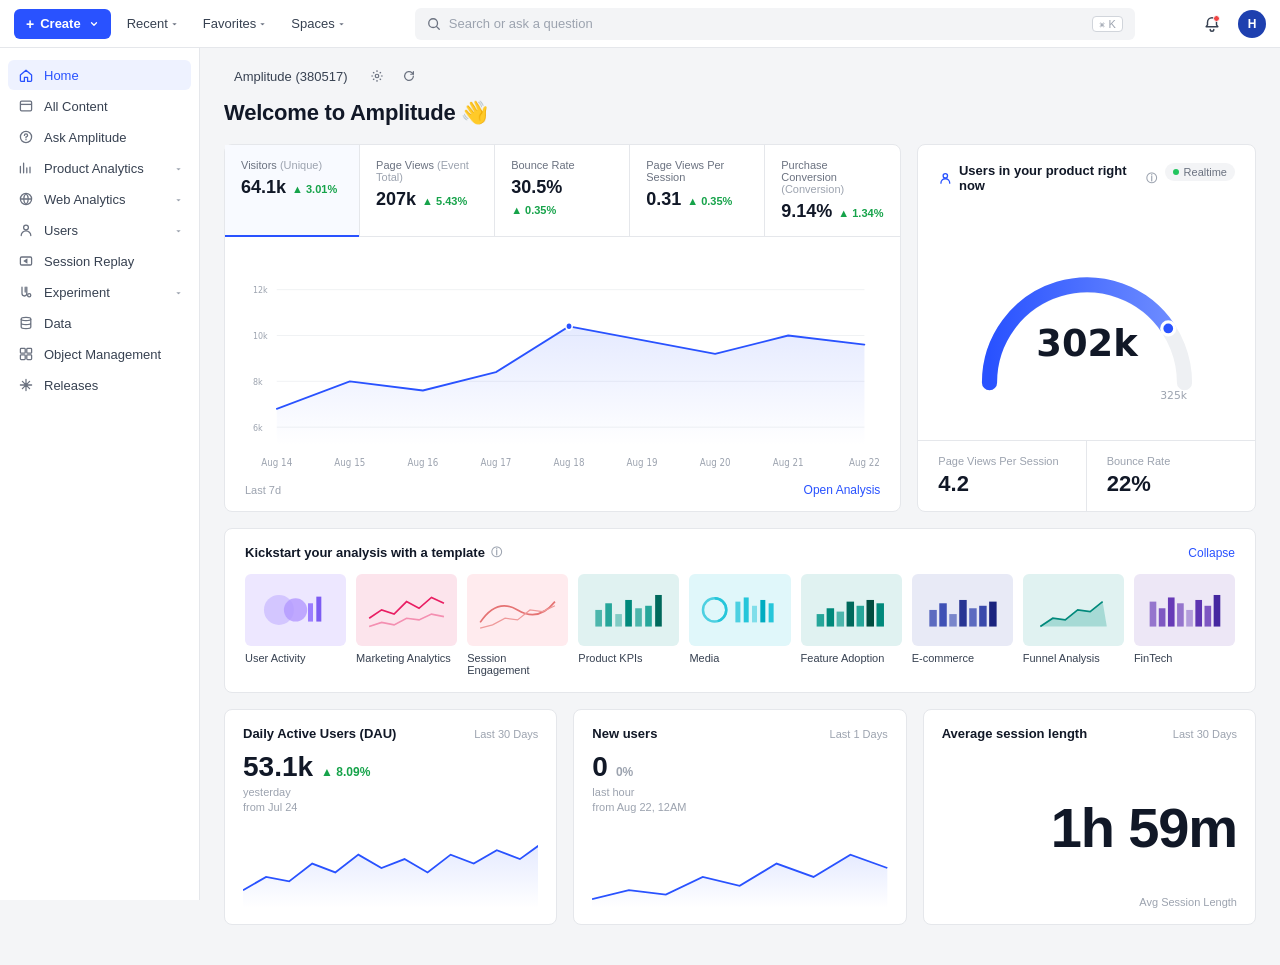
==== index.html @ 32419eba "feat: initial Amplitude-style dashboard frontend Static HTML/CSS dashboard mockup with sidebar nav, " ====
<!DOCTYPE html>
<html lang="ko">
<head>
<meta charset="UTF-8" />
<meta name="viewport" content="width=device-width, initial-scale=1.0" />
<title>Amplitude — Home</title>
<link rel="stylesheet" href="styles.css" />
</head>
<body>
  <!-- ============ TOP HEADER ============ -->
  <header class="top-header">
    <div class="header-left">
      <button class="btn-create">
        <span class="plus">+</span> Create
        <svg class="caret" viewBox="0 0 12 12" width="10" height="10"><path d="M3 4.5l3 3 3-3" stroke="white" stroke-width="1.5" fill="none" stroke-linecap="round" stroke-linejoin="round"/></svg>
      </button>
      <button class="header-menu">Recent <span class="caret-dark">▾</span></button>
      <button class="header-menu">Favorites <span class="caret-dark">▾</span></button>
      <button class="header-menu">Spaces <span class="caret-dark">▾</span></button>
    </div>

    <div class="header-search">
      <svg class="search-icon" viewBox="0 0 16 16" width="14" height="14"><circle cx="7" cy="7" r="5" fill="none" stroke="#6b7280" stroke-width="1.5"/><path d="M11 11l3 3" stroke="#6b7280" stroke-width="1.5" stroke-linecap="round"/></svg>
      <input type="text" placeholder="Search or ask a question" />
      <span class="search-shortcut">⌘ K</span>
    </div>

    <div class="header-right">
      <button class="icon-btn">
        <svg viewBox="0 0 20 20" width="18" height="18" fill="none" stroke="#374151" stroke-width="1.6"><path d="M10 3a5 5 0 015 5v3l1.5 2H3.5L5 11V8a5 5 0 015-5z" stroke-linejoin="round"/><path d="M8 16a2 2 0 004 0" stroke-linecap="round"/></svg>
        <span class="badge-dot"></span>
      </button>
      <div class="avatar">H</div>
    </div>
  </header>

  <div class="app-shell">
    <!-- ============ SIDEBAR ============ -->
    <aside class="sidebar">
      <nav class="side-nav">
        <a href="#" class="nav-item active">
          <svg viewBox="0 0 20 20" width="16" height="16" fill="none" stroke="currentColor" stroke-width="1.6"><path d="M3 10l7-6 7 6v7a1 1 0 01-1 1h-4v-5H8v5H4a1 1 0 01-1-1v-7z" stroke-linejoin="round"/></svg>
          Home
        </a>
        <a href="#" class="nav-item">
          <svg viewBox="0 0 20 20" width="16" height="16" fill="none" stroke="currentColor" stroke-width="1.6"><rect x="3" y="4" width="14" height="12" rx="1.5"/><path d="M3 8h14"/></svg>
          All Content
        </a>
        <a href="#" class="nav-item">
          <svg viewBox="0 0 20 20" width="16" height="16" fill="none" stroke="currentColor" stroke-width="1.6"><circle cx="10" cy="10" r="7"/><path d="M8 8a2 2 0 114 0c0 1-1 1.5-2 2v1m0 2v.5" stroke-linecap="round"/></svg>
          Ask Amplitude
        </a>

        <a href="#" class="nav-item">
          <svg viewBox="0 0 20 20" width="16" height="16" fill="none" stroke="currentColor" stroke-width="1.6"><path d="M3 16V8m4 8V4m4 12v-6m4 6V9" stroke-linecap="round"/></svg>
          Product Analytics
          <span class="chev">▾</span>
        </a>
        <a href="#" class="nav-item">
          <svg viewBox="0 0 20 20" width="16" height="16" fill="none" stroke="currentColor" stroke-width="1.6"><circle cx="10" cy="10" r="7"/><path d="M3 10h14M10 3a10 10 0 010 14M10 3a10 10 0 000 14"/></svg>
          Web Analytics
          <span class="chev">▾</span>
        </a>
        <a href="#" class="nav-item">
          <svg viewBox="0 0 20 20" width="16" height="16" fill="none" stroke="currentColor" stroke-width="1.6"><circle cx="10" cy="7" r="3"/><path d="M4 17a6 6 0 0112 0" stroke-linecap="round"/></svg>
          Users
          <span class="chev">▾</span>
        </a>
        <a href="#" class="nav-item">
          <svg viewBox="0 0 20 20" width="16" height="16" fill="none" stroke="currentColor" stroke-width="1.6"><rect x="3" y="5" width="14" height="10" rx="1.5"/><path d="M8 10l3-2v4l-3-2z" fill="currentColor"/></svg>
          Session Replay
        </a>
        <a href="#" class="nav-item">
          <svg viewBox="0 0 20 20" width="16" height="16" fill="none" stroke="currentColor" stroke-width="1.6"><path d="M5 4v8a3 3 0 006 0V4M9 4v6" stroke-linecap="round"/><circle cx="14" cy="14" r="2"/></svg>
          Experiment
          <span class="chev">▾</span>
        </a>

        <a href="#" class="nav-item">
          <svg viewBox="0 0 20 20" width="16" height="16" fill="none" stroke="currentColor" stroke-width="1.6"><ellipse cx="10" cy="5" rx="6" ry="2"/><path d="M4 5v10c0 1.1 2.7 2 6 2s6-.9 6-2V5M4 10c0 1.1 2.7 2 6 2s6-.9 6-2"/></svg>
          Data
        </a>
        <a href="#" class="nav-item">
          <svg viewBox="0 0 20 20" width="16" height="16" fill="none" stroke="currentColor" stroke-width="1.6"><rect x="3" y="3" width="6" height="6" rx="1"/><rect x="11" y="3" width="6" height="6" rx="1"/><rect x="3" y="11" width="6" height="6" rx="1"/><rect x="11" y="11" width="6" height="6" rx="1"/></svg>
          Object Management
        </a>
        <a href="#" class="nav-item">
          <svg viewBox="0 0 20 20" width="16" height="16" fill="none" stroke="currentColor" stroke-width="1.6"><path d="M10 3v14M3 10h14M5.5 5.5l9 9M14.5 5.5l-9 9" stroke-linecap="round"/></svg>
          Releases
        </a>
      </nav>
    </aside>

    <!-- ============ MAIN CONTENT ============ -->
    <main class="main">
      <div class="project-tab">
        <span class="tab-pill">Amplitude (380517)</span>
        <button class="tab-icon" title="Settings">
          <svg viewBox="0 0 16 16" width="14" height="14" fill="none" stroke="#6b7280" stroke-width="1.4"><circle cx="8" cy="8" r="2"/><path d="M8 1.5v2M8 12.5v2M1.5 8h2M12.5 8h2M3.5 3.5l1.4 1.4M11.1 11.1l1.4 1.4M3.5 12.5l1.4-1.4M11.1 4.9l1.4-1.4"/></svg>
        </button>
        <button class="tab-icon" title="Refresh">
          <svg viewBox="0 0 16 16" width="14" height="14" fill="none" stroke="#6b7280" stroke-width="1.4"><path d="M13 8a5 5 0 11-1.5-3.5L13 6M13 3v3h-3" stroke-linecap="round" stroke-linejoin="round"/></svg>
        </button>
      </div>

      <h1 class="page-title">Welcome to Amplitude <span class="wave">👋</span></h1>

      <!-- Top section: stats+chart card and gauge card -->
      <section class="top-grid">
        <!-- LEFT: Stat tiles + line chart -->
        <article class="card stat-chart-card">
          <div class="stat-tiles">
            <div class="stat-tile active">
              <div class="stat-label">Visitors <span class="muted-sm">(Unique)</span></div>
              <div class="stat-value">64.1k <span class="delta-up">▲ 3.01%</span></div>
            </div>
            <div class="stat-tile">
              <div class="stat-label">Page Views <span class="muted-sm">(Event Total)</span></div>
              <div class="stat-value">207k <span class="delta-up">▲ 5.43%</span></div>
            </div>
            <div class="stat-tile">
              <div class="stat-label">Bounce Rate</div>
              <div class="stat-value">30.5% <span class="delta-up">▲ 0.35%</span></div>
            </div>
            <div class="stat-tile">
              <div class="stat-label">Page Views Per Session</div>
              <div class="stat-value">0.31 <span class="delta-up">▲ 0.35%</span></div>
            </div>
            <div class="stat-tile">
              <div class="stat-label">Purchase Conversion <span class="muted-sm">(Conversion)</span></div>
              <div class="stat-value">9.14% <span class="delta-up">▲ 1.34%</span></div>
            </div>
          </div>

          <div class="chart-wrap">
            <svg viewBox="0 0 800 240" preserveAspectRatio="none" class="line-chart">
              <!-- gridlines -->
              <g stroke="#eef0f3" stroke-width="1">
                <line x1="40" y1="40"  x2="780" y2="40" />
                <line x1="40" y1="90"  x2="780" y2="90" />
                <line x1="40" y1="140" x2="780" y2="140" />
                <line x1="40" y1="190" x2="780" y2="190" />
              </g>
              <!-- y axis labels -->
              <g fill="#9ca3af" font-size="10" font-family="Inter, system-ui, sans-serif">
                <text x="10" y="44">12k</text>
                <text x="10" y="94">10k</text>
                <text x="10" y="144">8k</text>
                <text x="10" y="194">6k</text>
              </g>
              <!-- area fill -->
              <path d="M40,170 L132,140 L224,150 L316,130 L408,80 L500,95 L592,110 L684,90 L780,100 L780,210 L40,210 Z"
                    fill="url(#areaGrad)" opacity="0.35"/>
              <!-- line -->
              <path d="M40,170 L132,140 L224,150 L316,130 L408,80 L500,95 L592,110 L684,90 L780,100"
                    fill="none" stroke="#2952ff" stroke-width="2" stroke-linecap="round" stroke-linejoin="round"/>
              <!-- dot -->
              <circle cx="408" cy="80" r="4" fill="#2952ff" stroke="white" stroke-width="2"/>
              <!-- x labels -->
              <g fill="#9ca3af" font-size="11" font-family="Inter, system-ui, sans-serif" text-anchor="middle">
                <text x="40"  y="232">Aug 14</text>
                <text x="132" y="232">Aug 15</text>
                <text x="224" y="232">Aug 16</text>
                <text x="316" y="232">Aug 17</text>
                <text x="408" y="232">Aug 18</text>
                <text x="500" y="232">Aug 19</text>
                <text x="592" y="232">Aug 20</text>
                <text x="684" y="232">Aug 21</text>
                <text x="780" y="232">Aug 22</text>
              </g>
              <defs>
                <linearGradient id="areaGrad" x1="0" y1="0" x2="0" y2="1">
                  <stop offset="0%" stop-color="#2952ff" stop-opacity="0.35"/>
                  <stop offset="100%" stop-color="#2952ff" stop-opacity="0"/>
                </linearGradient>
              </defs>
            </svg>
          </div>

          <div class="card-foot">
            <span class="muted-sm">Last 7d</span>
            <a href="#" class="link">Open Analysis</a>
          </div>
        </article>

        <!-- RIGHT: Realtime users gauge -->
        <article class="card gauge-card">
          <div class="gauge-head">
            <h3 class="gauge-title">
              <svg viewBox="0 0 20 20" width="16" height="16" fill="none" stroke="#2952ff" stroke-width="1.8"><circle cx="10" cy="7" r="3"/><path d="M4 17a6 6 0 0112 0" stroke-linecap="round"/></svg>
              Users in your product right now
              <span class="info">ⓘ</span>
            </h3>
            <div class="realtime-pill"><span class="pulse"></span> Realtime</div>
          </div>

          <div class="gauge-wrap">
            <svg viewBox="0 0 240 160" class="gauge">
              <defs>
                <linearGradient id="gaugeGrad" x1="0" y1="0" x2="1" y2="0">
                  <stop offset="0%" stop-color="#2952ff"/>
                  <stop offset="100%" stop-color="#6c8bff"/>
                </linearGradient>
              </defs>
              <!-- background arc -->
              <path d="M30,140 A90,90 0 0 1 210,140" fill="none" stroke="#eef0f3" stroke-width="14" stroke-linecap="round"/>
              <!-- value arc (75%) -->
              <path d="M30,140 A90,90 0 0 1 195,90" fill="none" stroke="url(#gaugeGrad)" stroke-width="14" stroke-linecap="round"/>
              <!-- needle dot -->
              <circle cx="195" cy="90" r="6" fill="#2952ff" stroke="white" stroke-width="3"/>
              <!-- numbers -->
              <text x="120" y="115" text-anchor="middle" font-family="Inter, system-ui, sans-serif" font-size="34" font-weight="700" fill="#111827">302k</text>
              <text x="200" y="155" text-anchor="middle" font-family="Inter, system-ui, sans-serif" font-size="10" fill="#9ca3af">325k</text>
            </svg>
          </div>

          <div class="gauge-stats">
            <div class="gauge-stat">
              <div class="muted-sm">Page Views Per Session</div>
              <div class="big-num">4.2</div>
            </div>
            <div class="gauge-stat">
              <div class="muted-sm">Bounce Rate</div>
              <div class="big-num">22%</div>
            </div>
          </div>
        </article>
      </section>

      <!-- Templates row -->
      <section class="card templates-card">
        <div class="templates-head">
          <h2 class="section-title">Kickstart your analysis with a template <span class="info">ⓘ</span></h2>
          <a href="#" class="link">Collapse</a>
        </div>
        <div class="templates-row">
          <div class="template" data-color="purple">
            <div class="thumb thumb-purple">
              <svg viewBox="0 0 100 60" width="100%"><circle cx="30" cy="30" r="18" fill="#c7b8ff" opacity="0.7"/><circle cx="50" cy="30" r="14" fill="#b399ff" opacity="0.8"/><rect x="65" y="22" width="6" height="22" fill="#9b7dff"/><rect x="75" y="14" width="6" height="30" fill="#7d5cf2"/></svg>
            </div>
            <div class="template-name">User Activity</div>
          </div>
          <div class="template">
            <div class="thumb thumb-pink">
              <svg viewBox="0 0 100 60" width="100%"><polyline points="5,40 20,30 35,35 50,20 65,28 80,15 95,22" fill="none" stroke="#e91e63" stroke-width="2"/><polyline points="5,50 20,45 35,48 50,40 65,42 80,35 95,38" fill="none" stroke="#f48fb1" stroke-width="2"/></svg>
            </div>
            <div class="template-name">Marketing Analytics</div>
          </div>
          <div class="template">
            <div class="thumb thumb-pink-light">
              <svg viewBox="0 0 100 60" width="100%"><path d="M5,45 Q25,15 50,30 T95,20" fill="none" stroke="#e57373" stroke-width="2"/><path d="M5,52 L20,48 L35,40 L50,42 L65,30 L80,32 L95,25" fill="none" stroke="#ef9a9a" stroke-width="1.5"/></svg>
            </div>
            <div class="template-name">Session Engagement</div>
          </div>
          <div class="template">
            <div class="thumb thumb-teal">
              <svg viewBox="0 0 100 60" width="100%"><rect x="10" y="30" width="8" height="20" fill="#4db6ac"/><rect x="22" y="22" width="8" height="28" fill="#26a69a"/><rect x="34" y="35" width="8" height="15" fill="#80cbc4"/><rect x="46" y="18" width="8" height="32" fill="#00897b"/><rect x="58" y="28" width="8" height="22" fill="#4db6ac"/><rect x="70" y="25" width="8" height="25" fill="#26a69a"/><rect x="82" y="12" width="8" height="38" fill="#00695c"/></svg>
            </div>
            <div class="template-name">Product KPIs</div>
          </div>
          <div class="template">
            <div class="thumb thumb-mint">
              <svg viewBox="0 0 100 60" width="100%"><circle cx="20" cy="30" r="14" fill="none" stroke="#4dd0e1" stroke-width="3"/><circle cx="20" cy="30" r="14" fill="none" stroke="#26c6da" stroke-width="3" stroke-dasharray="40 100" transform="rotate(-90 20 30)"/><rect x="45" y="20" width="6" height="25" fill="#4dd0e1"/><rect x="55" y="15" width="6" height="30" fill="#26c6da"/><rect x="65" y="25" width="6" height="20" fill="#80deea"/><rect x="75" y="18" width="6" height="27" fill="#00acc1"/><rect x="85" y="22" width="6" height="23" fill="#26c6da"/></svg>
            </div>
            <div class="template-name">Media</div>
          </div>
          <div class="template">
            <div class="thumb thumb-teal2">
              <svg viewBox="0 0 100 60" width="100%"><rect x="8" y="35" width="9" height="15" fill="#26a69a"/><rect x="20" y="28" width="9" height="22" fill="#00897b"/><rect x="32" y="32" width="9" height="18" fill="#4db6ac"/><rect x="44" y="20" width="9" height="30" fill="#00695c"/><rect x="56" y="25" width="9" height="25" fill="#26a69a"/><rect x="68" y="18" width="9" height="32" fill="#004d40"/><rect x="80" y="22" width="9" height="28" fill="#00897b"/></svg>
            </div>
            <div class="template-name">Feature Adoption</div>
          </div>
          <div class="template">
            <div class="thumb thumb-blue">
              <svg viewBox="0 0 100 60" width="100%"><rect x="10" y="30" width="9" height="20" fill="#5c6bc0"/><rect x="22" y="22" width="9" height="28" fill="#3f51b5"/><rect x="34" y="35" width="9" height="15" fill="#7986cb"/><rect x="46" y="18" width="9" height="32" fill="#283593"/><rect x="58" y="28" width="9" height="22" fill="#5c6bc0"/><rect x="70" y="25" width="9" height="25" fill="#3949ab"/><rect x="82" y="20" width="9" height="30" fill="#1a237e"/></svg>
            </div>
            <div class="template-name">E-commerce</div>
          </div>
          <div class="template">
            <div class="thumb thumb-mint2">
              <svg viewBox="0 0 100 60" width="100%"><polygon points="10,50 25,40 40,42 55,30 70,32 85,20 90,50" fill="#80cbc4" opacity="0.6"/><polyline points="10,50 25,40 40,42 55,30 70,32 85,20" fill="none" stroke="#00897b" stroke-width="2"/></svg>
            </div>
            <div class="template-name">Funnel Analysis</div>
          </div>
          <div class="template">
            <div class="thumb thumb-purple2">
              <svg viewBox="0 0 100 60" width="100%"><rect x="8" y="20" width="8" height="30" fill="#9575cd"/><rect x="19" y="28" width="8" height="22" fill="#7e57c2"/><rect x="30" y="15" width="8" height="35" fill="#673ab7"/><rect x="41" y="22" width="8" height="28" fill="#9575cd"/><rect x="52" y="30" width="8" height="20" fill="#b39ddb"/><rect x="63" y="18" width="8" height="32" fill="#5e35b1"/><rect x="74" y="25" width="8" height="25" fill="#7e57c2"/><rect x="85" y="12" width="8" height="38" fill="#4527a0"/></svg>
            </div>
            <div class="template-name">FinTech</div>
          </div>
        </div>
      </section>

      <!-- Bottom row: 3 cards -->
      <section class="bottom-grid">
        <article class="card metric-card">
          <div class="metric-head">
            <h3 class="metric-title">Daily Active Users (DAU)</h3>
            <span class="muted-sm">Last 30 Days</span>
          </div>
          <div class="metric-num">53.1k <span class="delta-up small">▲ 8.09%</span></div>
          <div class="muted-sm metric-sub">yesterday<br/>from Jul 24</div>
          <svg viewBox="0 0 320 90" preserveAspectRatio="none" class="mini-chart">
            <path d="M0,70 L25,55 L50,60 L75,40 L100,50 L125,30 L150,45 L175,35 L200,50 L225,30 L250,40 L275,25 L300,35 L320,20 L320,90 L0,90 Z" fill="url(#g1)" opacity="0.3"/>
            <path d="M0,70 L25,55 L50,60 L75,40 L100,50 L125,30 L150,45 L175,35 L200,50 L225,30 L250,40 L275,25 L300,35 L320,20" fill="none" stroke="#2952ff" stroke-width="2"/>
            <defs><linearGradient id="g1" x1="0" y1="0" x2="0" y2="1"><stop offset="0%" stop-color="#2952ff" stop-opacity="0.4"/><stop offset="100%" stop-color="#2952ff" stop-opacity="0"/></linearGradient></defs>
          </svg>
        </article>

        <article class="card metric-card">
          <div class="metric-head">
            <h3 class="metric-title">New users</h3>
            <span class="muted-sm">Last 1 Days</span>
          </div>
          <div class="metric-num">0 <span class="delta-flat small">0%</span></div>
          <div class="muted-sm metric-sub">last hour<br/>from Aug 22, 12AM</div>
          <svg viewBox="0 0 320 90" preserveAspectRatio="none" class="mini-chart">
            <path d="M0,80 L40,70 L80,75 L120,55 L160,65 L200,40 L240,55 L280,30 L320,45 L320,90 L0,90 Z" fill="url(#g2)" opacity="0.3"/>
            <path d="M0,80 L40,70 L80,75 L120,55 L160,65 L200,40 L240,55 L280,30 L320,45" fill="none" stroke="#2952ff" stroke-width="2"/>
            <defs><linearGradient id="g2" x1="0" y1="0" x2="0" y2="1"><stop offset="0%" stop-color="#2952ff" stop-opacity="0.4"/><stop offset="100%" stop-color="#2952ff" stop-opacity="0"/></linearGradient></defs>
          </svg>
        </article>

        <article class="card metric-card session-card">
          <div class="metric-head">
            <h3 class="metric-title">Average session length</h3>
            <span class="muted-sm">Last 30 Days</span>
          </div>
          <div class="session-num">1h 59m</div>
          <div class="muted-sm session-sub">Avg Session Length</div>
        </article>
      </section>
    </main>
  </div>
</body>
</html>
---- styles.css ----
/* ========== RESET / BASE ========== */
* { box-sizing: border-box; margin: 0; padding: 0; }
html, body { height: 100%; }
body {
  font-family: 'Inter', -apple-system, BlinkMacSystemFont, 'Segoe UI', Roboto, 'Helvetica Neue', Arial, sans-serif;
  font-size: 13px;
  color: #1f2937;
  background: #f4f5f7;
  -webkit-font-smoothing: antialiased;
  -moz-osx-font-smoothing: grayscale;
}
a { color: inherit; text-decoration: none; }
button { font: inherit; cursor: pointer; border: none; background: none; }

/* ========== TOP HEADER ========== */
.top-header {
  height: 48px;
  background: #fff;
  border-bottom: 1px solid #e5e7eb;
  display: flex;
  align-items: center;
  padding: 0 14px;
  gap: 14px;
  position: sticky;
  top: 0;
  z-index: 50;
}
.header-left {
  display: flex;
  align-items: center;
  gap: 6px;
}
.btn-create {
  display: inline-flex;
  align-items: center;
  gap: 6px;
  background: #2952ff;
  color: white;
  font-weight: 600;
  font-size: 13px;
  padding: 6px 12px;
  border-radius: 6px;
  height: 30px;
}
.btn-create:hover { background: #1f43d9; }
.btn-create .plus { font-size: 14px; line-height: 1; }
.btn-create .caret { margin-left: 2px; }

.header-menu {
  color: #374151;
  font-size: 13px;
  padding: 6px 10px;
  border-radius: 6px;
  display: inline-flex;
  align-items: center;
  gap: 4px;
  height: 30px;
}
.header-menu:hover { background: #f3f4f6; }
.caret-dark { color: #6b7280; font-size: 10px; }

.header-search {
  flex: 1;
  max-width: 720px;
  margin: 0 auto;
  position: relative;
  display: flex;
  align-items: center;
  background: #f3f4f6;
  border-radius: 6px;
  padding: 0 12px;
  height: 32px;
}
.header-search:hover { background: #eceff3; }
.search-icon { flex-shrink: 0; }
.header-search input {
  flex: 1;
  border: none;
  background: transparent;
  outline: none;
  margin-left: 8px;
  font-size: 13px;
  color: #1f2937;
}
.header-search input::placeholder { color: #9ca3af; }
.search-shortcut {
  font-size: 11px;
  color: #9ca3af;
  border: 1px solid #d1d5db;
  padding: 1px 6px;
  border-radius: 4px;
  background: #fff;
}

.header-right {
  display: flex;
  align-items: center;
  gap: 10px;
}
.icon-btn {
  width: 32px;
  height: 32px;
  border-radius: 6px;
  display: inline-flex;
  align-items: center;
  justify-content: center;
  position: relative;
}
.icon-btn:hover { background: #f3f4f6; }
.badge-dot {
  position: absolute;
  top: 7px;
  right: 8px;
  width: 7px;
  height: 7px;
  border-radius: 50%;
  background: #ef4444;
  border: 1.5px solid #fff;
}
.avatar {
  width: 28px;
  height: 28px;
  border-radius: 50%;
  background: #1e40af;
  color: white;
  font-weight: 600;
  font-size: 12px;
  display: inline-flex;
  align-items: center;
  justify-content: center;
}

/* ========== APP SHELL ========== */
.app-shell {
  display: grid;
  grid-template-columns: 200px 1fr;
  min-height: calc(100vh - 48px);
}

/* ========== SIDEBAR ========== */
.sidebar {
  background: #fff;
  border-right: 1px solid #e5e7eb;
  padding: 12px 8px;
  position: sticky;
  top: 48px;
  align-self: start;
  height: calc(100vh - 48px);
  overflow-y: auto;
}
.side-nav { display: flex; flex-direction: column; gap: 1px; }
.nav-item {
  display: flex;
  align-items: center;
  gap: 10px;
  padding: 7px 10px;
  border-radius: 6px;
  color: #374151;
  font-size: 13px;
  font-weight: 500;
  position: relative;
}
.nav-item:hover { background: #f3f4f6; }
.nav-item.active {
  background: #eef2ff;
  color: #2952ff;
}
.nav-item.active svg { color: #2952ff; }
.nav-item svg { flex-shrink: 0; color: #6b7280; }
.nav-item .chev {
  margin-left: auto;
  color: #9ca3af;
  font-size: 10px;
}

/* ========== MAIN ========== */
.main {
  padding: 16px 24px 40px;
  max-width: 1400px;
  width: 100%;
}
.project-tab {
  display: inline-flex;
  align-items: center;
  gap: 8px;
  margin-bottom: 8px;
}
.tab-pill {
  font-size: 13px;
  color: #374151;
  padding: 4px 10px;
  background: transparent;
  font-weight: 500;
}
.tab-icon {
  width: 24px;
  height: 24px;
  display: inline-flex;
  align-items: center;
  justify-content: center;
  border-radius: 4px;
}
.tab-icon:hover { background: #e5e7eb; }

.page-title {
  font-size: 22px;
  font-weight: 700;
  color: #111827;
  margin: 4px 0 18px;
  letter-spacing: -0.01em;
}
.page-title .wave { display: inline-block; }

/* ========== CARDS ========== */
.card {
  background: #fff;
  border: 1px solid #e5e7eb;
  border-radius: 8px;
  padding: 18px 20px;
}

/* ========== TOP GRID (stats + gauge) ========== */
.top-grid {
  display: grid;
  grid-template-columns: minmax(0, 2fr) minmax(0, 1fr);
  gap: 16px;
  margin-bottom: 16px;
}

.stat-chart-card { padding: 0; display: flex; flex-direction: column; }

.stat-tiles {
  display: grid;
  grid-template-columns: repeat(5, 1fr);
  border-bottom: 1px solid #e5e7eb;
}
.stat-tile {
  padding: 14px 16px;
  border-right: 1px solid #e5e7eb;
  cursor: pointer;
  position: relative;
}
.stat-tile:last-child { border-right: none; }
.stat-tile.active::before {
  content: "";
  position: absolute;
  left: 0; right: 0; bottom: -1px;
  height: 2px;
  background: #2952ff;
}
.stat-tile.active { background: #f8faff; }
.stat-tile:hover { background: #f9fafb; }
.stat-label {
  font-size: 11px;
  color: #6b7280;
  margin-bottom: 6px;
  font-weight: 500;
}
.stat-value {
  font-size: 18px;
  font-weight: 700;
  color: #111827;
  display: flex;
  align-items: baseline;
  gap: 6px;
  flex-wrap: wrap;
}
.muted-sm { color: #9ca3af; font-size: 11px; font-weight: 400; }

.delta-up { color: #16a34a; font-size: 11px; font-weight: 600; }
.delta-down { color: #dc2626; font-size: 11px; font-weight: 600; }
.delta-flat { color: #9ca3af; font-size: 11px; font-weight: 600; }
.delta-up.small, .delta-down.small, .delta-flat.small { font-size: 12px; }

.chart-wrap { padding: 16px 20px 0; }
.line-chart { width: 100%; height: 220px; display: block; }

.card-foot {
  display: flex;
  justify-content: space-between;
  align-items: center;
  padding: 10px 20px 14px;
}
.link {
  color: #2952ff;
  font-size: 12px;
  font-weight: 500;
}
.link:hover { text-decoration: underline; }

/* ========== GAUGE CARD ========== */
.gauge-card { display: flex; flex-direction: column; }
.gauge-head {
  display: flex;
  justify-content: space-between;
  align-items: flex-start;
  gap: 8px;
  margin-bottom: 6px;
}
.gauge-title {
  font-size: 13px;
  font-weight: 600;
  color: #111827;
  display: inline-flex;
  align-items: center;
  gap: 6px;
}
.info { color: #9ca3af; font-size: 11px; }
.realtime-pill {
  display: inline-flex;
  align-items: center;
  gap: 5px;
  font-size: 11px;
  color: #6b7280;
  background: #f3f4f6;
  padding: 3px 8px;
  border-radius: 10px;
}
.pulse {
  width: 6px;
  height: 6px;
  border-radius: 50%;
  background: #22c55e;
  box-shadow: 0 0 0 0 rgba(34,197,94,0.6);
  animation: pulse 1.6s infinite;
}
@keyframes pulse {
  0%   { box-shadow: 0 0 0 0 rgba(34,197,94,0.6); }
  70%  { box-shadow: 0 0 0 6px rgba(34,197,94,0); }
  100% { box-shadow: 0 0 0 0 rgba(34,197,94,0); }
}

.gauge-wrap {
  flex: 1;
  display: flex;
  align-items: center;
  justify-content: center;
  padding: 4px 0 8px;
}
.gauge { width: 100%; max-width: 260px; height: auto; }

.gauge-stats {
  display: grid;
  grid-template-columns: 1fr 1fr;
  border-top: 1px solid #e5e7eb;
  margin: 0 -20px -18px;
}
.gauge-stat {
  padding: 14px 20px;
}
.gauge-stat:first-child { border-right: 1px solid #e5e7eb; }
.big-num {
  font-size: 22px;
  font-weight: 700;
  color: #111827;
  margin-top: 4px;
}

/* ========== TEMPLATES ========== */
.templates-card { margin-bottom: 16px; padding: 16px 20px; }
.templates-head {
  display: flex;
  justify-content: space-between;
  align-items: center;
  margin-bottom: 14px;
}
.section-title {
  font-size: 13px;
  font-weight: 600;
  color: #111827;
  display: inline-flex;
  align-items: center;
  gap: 6px;
}
.templates-row {
  display: grid;
  grid-template-columns: repeat(9, minmax(0, 1fr));
  gap: 10px;
}
.template { cursor: pointer; }
.thumb {
  border-radius: 6px;
  height: 72px;
  display: flex;
  align-items: center;
  justify-content: center;
  padding: 8px;
  margin-bottom: 6px;
  border: 1px solid transparent;
}
.template:hover .thumb { border-color: #c7d2fe; }
.thumb-purple    { background: #ede7ff; }
.thumb-pink      { background: #fce4ec; }
.thumb-pink-light{ background: #ffebee; }
.thumb-teal      { background: #e0f2f1; }
.thumb-mint      { background: #e0f7fa; }
.thumb-teal2     { background: #e0f2f1; }
.thumb-blue      { background: #e8eaf6; }
.thumb-mint2     { background: #e0f2f1; }
.thumb-purple2   { background: #ede7f6; }
.template-name {
  font-size: 11px;
  color: #374151;
  text-align: left;
  font-weight: 500;
}

/* ========== BOTTOM GRID ========== */
.bottom-grid {
  display: grid;
  grid-template-columns: repeat(3, minmax(0, 1fr));
  gap: 16px;
}
.metric-card { padding: 16px 18px; }
.metric-head {
  display: flex;
  justify-content: space-between;
  align-items: center;
  margin-bottom: 10px;
}
.metric-title {
  font-size: 13px;
  font-weight: 600;
  color: #111827;
}
.metric-num {
  font-size: 28px;
  font-weight: 700;
  color: #111827;
  display: flex;
  align-items: baseline;
  gap: 8px;
}
.metric-sub {
  margin-top: 2px;
  line-height: 1.4;
}
.mini-chart {
  width: 100%;
  height: 80px;
  margin-top: 12px;
  display: block;
}

.session-card {
  display: flex;
  flex-direction: column;
  justify-content: space-between;
}
.session-num {
  font-size: 56px;
  font-weight: 700;
  color: #111827;
  text-align: right;
  margin-top: 12px;
  letter-spacing: -0.02em;
}
.session-sub {
  text-align: right;
  margin-top: 4px;
}

/* ========== RESPONSIVE ========== */
@media (max-width: 1180px) {
  .top-grid { grid-template-columns: 1fr; }
  .templates-row { grid-template-columns: repeat(5, 1fr); }
  .bottom-grid { grid-template-columns: 1fr 1fr; }
}
@media (max-width: 760px) {
  .app-shell { grid-template-columns: 1fr; }
  .sidebar { display: none; }
  .stat-tiles { grid-template-columns: repeat(2, 1fr); }
  .stat-tile { border-bottom: 1px solid #e5e7eb; }
  .templates-row { grid-template-columns: repeat(2, 1fr); }
  .bottom-grid { grid-template-columns: 1fr; }
}
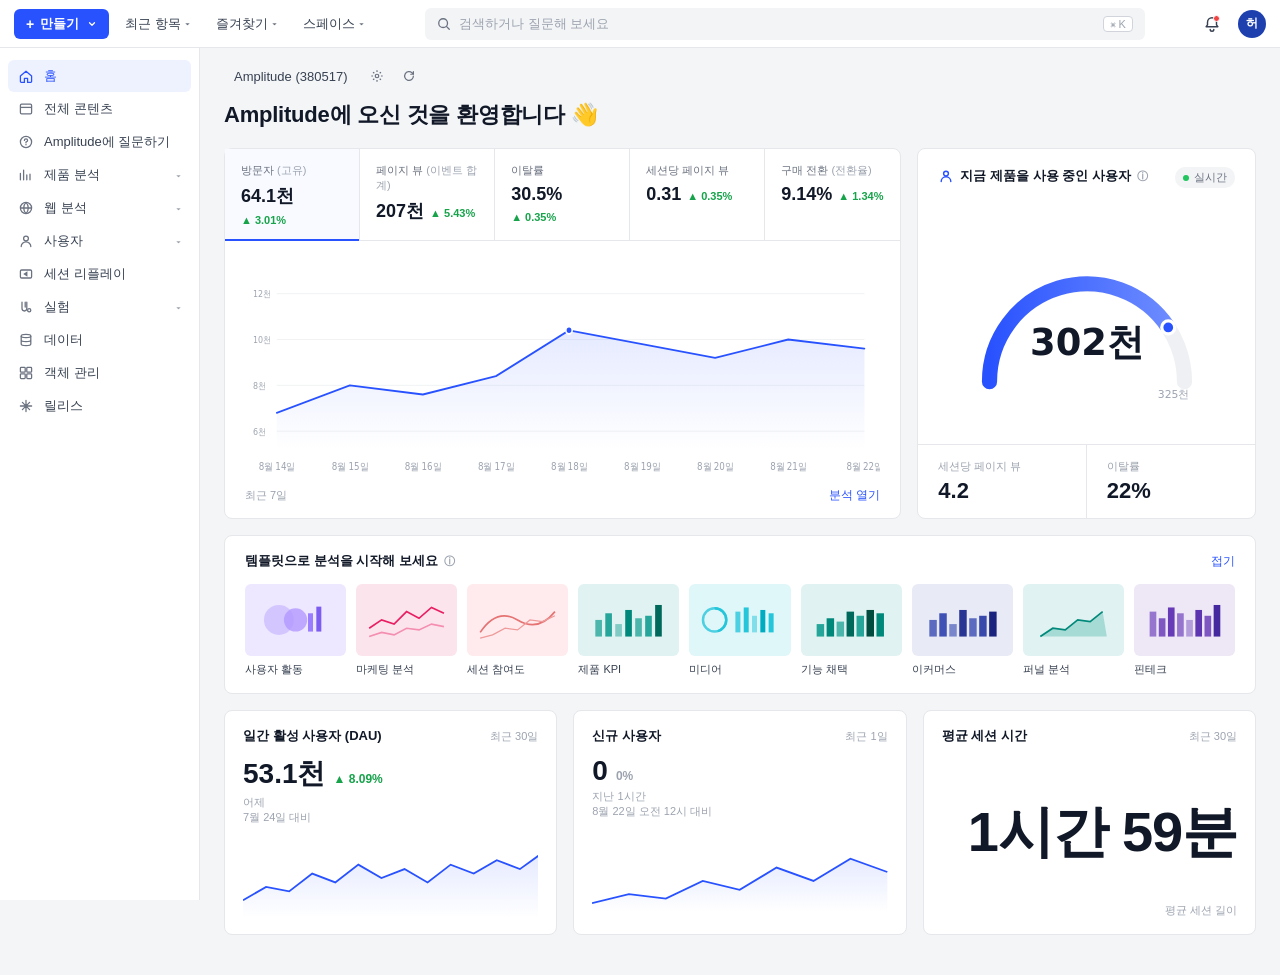
==== commit fe53e69c: "i18n: translate dashboard UI to Korean All visible labels (header, sidebar, KPI tiles, chart axes, g" ====
--- a/index.html
+++ b/index.html
@@ -3,7 +3,7 @@
 <head>
 <meta charset="UTF-8" />
 <meta name="viewport" content="width=device-width, initial-scale=1.0" />
-<title>Amplitude — Home</title>
+<title>Amplitude — 홈</title>
 <link rel="stylesheet" href="styles.css" />
 </head>
 <body>
@@ -11,17 +11,17 @@
   <header class="top-header">
     <div class="header-left">
       <button class="btn-create">
-        <span class="plus">+</span> Create
+        <span class="plus">+</span> 만들기
         <svg class="caret" viewBox="0 0 12 12" width="10" height="10"><path d="M3 4.5l3 3 3-3" stroke="white" stroke-width="1.5" fill="none" stroke-linecap="round" stroke-linejoin="round"/></svg>
       </button>
-      <button class="header-menu">Recent <span class="caret-dark">▾</span></button>
-      <button class="header-menu">Favorites <span class="caret-dark">▾</span></button>
-      <button class="header-menu">Spaces <span class="caret-dark">▾</span></button>
+      <button class="header-menu">최근 항목 <span class="caret-dark">▾</span></button>
+      <button class="header-menu">즐겨찾기 <span class="caret-dark">▾</span></button>
+      <button class="header-menu">스페이스 <span class="caret-dark">▾</span></button>
     </div>
 
     <div class="header-search">
       <svg class="search-icon" viewBox="0 0 16 16" width="14" height="14"><circle cx="7" cy="7" r="5" fill="none" stroke="#6b7280" stroke-width="1.5"/><path d="M11 11l3 3" stroke="#6b7280" stroke-width="1.5" stroke-linecap="round"/></svg>
-      <input type="text" placeholder="Search or ask a question" />
+      <input type="text" placeholder="검색하거나 질문해 보세요" />
       <span class="search-shortcut">⌘ K</span>
     </div>
 
@@ -30,7 +30,7 @@
         <svg viewBox="0 0 20 20" width="18" height="18" fill="none" stroke="#374151" stroke-width="1.6"><path d="M10 3a5 5 0 015 5v3l1.5 2H3.5L5 11V8a5 5 0 015-5z" stroke-linejoin="round"/><path d="M8 16a2 2 0 004 0" stroke-linecap="round"/></svg>
         <span class="badge-dot"></span>
       </button>
-      <div class="avatar">H</div>
+      <div class="avatar">허</div>
     </div>
   </header>
 
@@ -40,53 +40,53 @@
       <nav class="side-nav">
         <a href="#" class="nav-item active">
           <svg viewBox="0 0 20 20" width="16" height="16" fill="none" stroke="currentColor" stroke-width="1.6"><path d="M3 10l7-6 7 6v7a1 1 0 01-1 1h-4v-5H8v5H4a1 1 0 01-1-1v-7z" stroke-linejoin="round"/></svg>
-          Home
+          홈
         </a>
         <a href="#" class="nav-item">
           <svg viewBox="0 0 20 20" width="16" height="16" fill="none" stroke="currentColor" stroke-width="1.6"><rect x="3" y="4" width="14" height="12" rx="1.5"/><path d="M3 8h14"/></svg>
-          All Content
+          전체 콘텐츠
         </a>
         <a href="#" class="nav-item">
           <svg viewBox="0 0 20 20" width="16" height="16" fill="none" stroke="currentColor" stroke-width="1.6"><circle cx="10" cy="10" r="7"/><path d="M8 8a2 2 0 114 0c0 1-1 1.5-2 2v1m0 2v.5" stroke-linecap="round"/></svg>
-          Ask Amplitude
+          Amplitude에 질문하기
         </a>
 
         <a href="#" class="nav-item">
           <svg viewBox="0 0 20 20" width="16" height="16" fill="none" stroke="currentColor" stroke-width="1.6"><path d="M3 16V8m4 8V4m4 12v-6m4 6V9" stroke-linecap="round"/></svg>
-          Product Analytics
+          제품 분석
           <span class="chev">▾</span>
         </a>
         <a href="#" class="nav-item">
           <svg viewBox="0 0 20 20" width="16" height="16" fill="none" stroke="currentColor" stroke-width="1.6"><circle cx="10" cy="10" r="7"/><path d="M3 10h14M10 3a10 10 0 010 14M10 3a10 10 0 000 14"/></svg>
-          Web Analytics
+          웹 분석
           <span class="chev">▾</span>
         </a>
         <a href="#" class="nav-item">
           <svg viewBox="0 0 20 20" width="16" height="16" fill="none" stroke="currentColor" stroke-width="1.6"><circle cx="10" cy="7" r="3"/><path d="M4 17a6 6 0 0112 0" stroke-linecap="round"/></svg>
-          Users
+          사용자
           <span class="chev">▾</span>
         </a>
         <a href="#" class="nav-item">
           <svg viewBox="0 0 20 20" width="16" height="16" fill="none" stroke="currentColor" stroke-width="1.6"><rect x="3" y="5" width="14" height="10" rx="1.5"/><path d="M8 10l3-2v4l-3-2z" fill="currentColor"/></svg>
-          Session Replay
+          세션 리플레이
         </a>
         <a href="#" class="nav-item">
           <svg viewBox="0 0 20 20" width="16" height="16" fill="none" stroke="currentColor" stroke-width="1.6"><path d="M5 4v8a3 3 0 006 0V4M9 4v6" stroke-linecap="round"/><circle cx="14" cy="14" r="2"/></svg>
-          Experiment
+          실험
           <span class="chev">▾</span>
         </a>
 
         <a href="#" class="nav-item">
           <svg viewBox="0 0 20 20" width="16" height="16" fill="none" stroke="currentColor" stroke-width="1.6"><ellipse cx="10" cy="5" rx="6" ry="2"/><path d="M4 5v10c0 1.1 2.7 2 6 2s6-.9 6-2V5M4 10c0 1.1 2.7 2 6 2s6-.9 6-2"/></svg>
-          Data
+          데이터
         </a>
         <a href="#" class="nav-item">
           <svg viewBox="0 0 20 20" width="16" height="16" fill="none" stroke="currentColor" stroke-width="1.6"><rect x="3" y="3" width="6" height="6" rx="1"/><rect x="11" y="3" width="6" height="6" rx="1"/><rect x="3" y="11" width="6" height="6" rx="1"/><rect x="11" y="11" width="6" height="6" rx="1"/></svg>
-          Object Management
+          객체 관리
         </a>
         <a href="#" class="nav-item">
           <svg viewBox="0 0 20 20" width="16" height="16" fill="none" stroke="currentColor" stroke-width="1.6"><path d="M10 3v14M3 10h14M5.5 5.5l9 9M14.5 5.5l-9 9" stroke-linecap="round"/></svg>
-          Releases
+          릴리스
         </a>
       </nav>
     </aside>
@@ -95,15 +95,15 @@
     <main class="main">
       <div class="project-tab">
         <span class="tab-pill">Amplitude (380517)</span>
-        <button class="tab-icon" title="Settings">
+        <button class="tab-icon" title="설정">
           <svg viewBox="0 0 16 16" width="14" height="14" fill="none" stroke="#6b7280" stroke-width="1.4"><circle cx="8" cy="8" r="2"/><path d="M8 1.5v2M8 12.5v2M1.5 8h2M12.5 8h2M3.5 3.5l1.4 1.4M11.1 11.1l1.4 1.4M3.5 12.5l1.4-1.4M11.1 4.9l1.4-1.4"/></svg>
         </button>
-        <button class="tab-icon" title="Refresh">
+        <button class="tab-icon" title="새로고침">
           <svg viewBox="0 0 16 16" width="14" height="14" fill="none" stroke="#6b7280" stroke-width="1.4"><path d="M13 8a5 5 0 11-1.5-3.5L13 6M13 3v3h-3" stroke-linecap="round" stroke-linejoin="round"/></svg>
         </button>
       </div>
 
-      <h1 class="page-title">Welcome to Amplitude <span class="wave">👋</span></h1>
+      <h1 class="page-title">Amplitude에 오신 것을 환영합니다 <span class="wave">👋</span></h1>
 
       <!-- Top section: stats+chart card and gauge card -->
       <section class="top-grid">
@@ -111,23 +111,23 @@
         <article class="card stat-chart-card">
           <div class="stat-tiles">
             <div class="stat-tile active">
-              <div class="stat-label">Visitors <span class="muted-sm">(Unique)</span></div>
-              <div class="stat-value">64.1k <span class="delta-up">▲ 3.01%</span></div>
+              <div class="stat-label">방문자 <span class="muted-sm">(고유)</span></div>
+              <div class="stat-value">64.1천 <span class="delta-up">▲ 3.01%</span></div>
             </div>
             <div class="stat-tile">
-              <div class="stat-label">Page Views <span class="muted-sm">(Event Total)</span></div>
-              <div class="stat-value">207k <span class="delta-up">▲ 5.43%</span></div>
+              <div class="stat-label">페이지 뷰 <span class="muted-sm">(이벤트 합계)</span></div>
+              <div class="stat-value">207천 <span class="delta-up">▲ 5.43%</span></div>
             </div>
             <div class="stat-tile">
-              <div class="stat-label">Bounce Rate</div>
+              <div class="stat-label">이탈률</div>
               <div class="stat-value">30.5% <span class="delta-up">▲ 0.35%</span></div>
             </div>
             <div class="stat-tile">
-              <div class="stat-label">Page Views Per Session</div>
+              <div class="stat-label">세션당 페이지 뷰</div>
               <div class="stat-value">0.31 <span class="delta-up">▲ 0.35%</span></div>
             </div>
             <div class="stat-tile">
-              <div class="stat-label">Purchase Conversion <span class="muted-sm">(Conversion)</span></div>
+              <div class="stat-label">구매 전환 <span class="muted-sm">(전환율)</span></div>
               <div class="stat-value">9.14% <span class="delta-up">▲ 1.34%</span></div>
             </div>
           </div>
@@ -143,10 +143,10 @@
               </g>
               <!-- y axis labels -->
               <g fill="#9ca3af" font-size="10" font-family="Inter, system-ui, sans-serif">
-                <text x="10" y="44">12k</text>
-                <text x="10" y="94">10k</text>
-                <text x="10" y="144">8k</text>
-                <text x="10" y="194">6k</text>
+                <text x="10" y="44">12천</text>
+                <text x="10" y="94">10천</text>
+                <text x="10" y="144">8천</text>
+                <text x="10" y="194">6천</text>
               </g>
               <!-- area fill -->
               <path d="M40,170 L132,140 L224,150 L316,130 L408,80 L500,95 L592,110 L684,90 L780,100 L780,210 L40,210 Z"
@@ -158,15 +158,15 @@
               <circle cx="408" cy="80" r="4" fill="#2952ff" stroke="white" stroke-width="2"/>
               <!-- x labels -->
               <g fill="#9ca3af" font-size="11" font-family="Inter, system-ui, sans-serif" text-anchor="middle">
-                <text x="40"  y="232">Aug 14</text>
-                <text x="132" y="232">Aug 15</text>
-                <text x="224" y="232">Aug 16</text>
-                <text x="316" y="232">Aug 17</text>
-                <text x="408" y="232">Aug 18</text>
-                <text x="500" y="232">Aug 19</text>
-                <text x="592" y="232">Aug 20</text>
-                <text x="684" y="232">Aug 21</text>
-                <text x="780" y="232">Aug 22</text>
+                <text x="40"  y="232">8월 14일</text>
+                <text x="132" y="232">8월 15일</text>
+                <text x="224" y="232">8월 16일</text>
+                <text x="316" y="232">8월 17일</text>
+                <text x="408" y="232">8월 18일</text>
+                <text x="500" y="232">8월 19일</text>
+                <text x="592" y="232">8월 20일</text>
+                <text x="684" y="232">8월 21일</text>
+                <text x="780" y="232">8월 22일</text>
               </g>
               <defs>
                 <linearGradient id="areaGrad" x1="0" y1="0" x2="0" y2="1">
@@ -178,8 +178,8 @@
           </div>
 
           <div class="card-foot">
-            <span class="muted-sm">Last 7d</span>
-            <a href="#" class="link">Open Analysis</a>
+            <span class="muted-sm">최근 7일</span>
+            <a href="#" class="link">분석 열기</a>
           </div>
         </article>
 
@@ -188,10 +188,10 @@
           <div class="gauge-head">
             <h3 class="gauge-title">
               <svg viewBox="0 0 20 20" width="16" height="16" fill="none" stroke="#2952ff" stroke-width="1.8"><circle cx="10" cy="7" r="3"/><path d="M4 17a6 6 0 0112 0" stroke-linecap="round"/></svg>
-              Users in your product right now
+              지금 제품을 사용 중인 사용자
               <span class="info">ⓘ</span>
             </h3>
-            <div class="realtime-pill"><span class="pulse"></span> Realtime</div>
+            <div class="realtime-pill"><span class="pulse"></span> 실시간</div>
           </div>
 
           <div class="gauge-wrap">
@@ -209,18 +209,18 @@
               <!-- needle dot -->
               <circle cx="195" cy="90" r="6" fill="#2952ff" stroke="white" stroke-width="3"/>
               <!-- numbers -->
-              <text x="120" y="115" text-anchor="middle" font-family="Inter, system-ui, sans-serif" font-size="34" font-weight="700" fill="#111827">302k</text>
-              <text x="200" y="155" text-anchor="middle" font-family="Inter, system-ui, sans-serif" font-size="10" fill="#9ca3af">325k</text>
+              <text x="120" y="115" text-anchor="middle" font-family="Inter, system-ui, sans-serif" font-size="34" font-weight="700" fill="#111827">302천</text>
+              <text x="200" y="155" text-anchor="middle" font-family="Inter, system-ui, sans-serif" font-size="10" fill="#9ca3af">325천</text>
             </svg>
           </div>
 
           <div class="gauge-stats">
             <div class="gauge-stat">
-              <div class="muted-sm">Page Views Per Session</div>
+              <div class="muted-sm">세션당 페이지 뷰</div>
               <div class="big-num">4.2</div>
             </div>
             <div class="gauge-stat">
-              <div class="muted-sm">Bounce Rate</div>
+              <div class="muted-sm">이탈률</div>
               <div class="big-num">22%</div>
             </div>
           </div>
@@ -230,63 +230,63 @@
       <!-- Templates row -->
       <section class="card templates-card">
         <div class="templates-head">
-          <h2 class="section-title">Kickstart your analysis with a template <span class="info">ⓘ</span></h2>
-          <a href="#" class="link">Collapse</a>
+          <h2 class="section-title">템플릿으로 분석을 시작해 보세요 <span class="info">ⓘ</span></h2>
+          <a href="#" class="link">접기</a>
         </div>
         <div class="templates-row">
           <div class="template" data-color="purple">
             <div class="thumb thumb-purple">
               <svg viewBox="0 0 100 60" width="100%"><circle cx="30" cy="30" r="18" fill="#c7b8ff" opacity="0.7"/><circle cx="50" cy="30" r="14" fill="#b399ff" opacity="0.8"/><rect x="65" y="22" width="6" height="22" fill="#9b7dff"/><rect x="75" y="14" width="6" height="30" fill="#7d5cf2"/></svg>
             </div>
-            <div class="template-name">User Activity</div>
+            <div class="template-name">사용자 활동</div>
           </div>
           <div class="template">
             <div class="thumb thumb-pink">
               <svg viewBox="0 0 100 60" width="100%"><polyline points="5,40 20,30 35,35 50,20 65,28 80,15 95,22" fill="none" stroke="#e91e63" stroke-width="2"/><polyline points="5,50 20,45 35,48 50,40 65,42 80,35 95,38" fill="none" stroke="#f48fb1" stroke-width="2"/></svg>
             </div>
-            <div class="template-name">Marketing Analytics</div>
+            <div class="template-name">마케팅 분석</div>
           </div>
           <div class="template">
             <div class="thumb thumb-pink-light">
               <svg viewBox="0 0 100 60" width="100%"><path d="M5,45 Q25,15 50,30 T95,20" fill="none" stroke="#e57373" stroke-width="2"/><path d="M5,52 L20,48 L35,40 L50,42 L65,30 L80,32 L95,25" fill="none" stroke="#ef9a9a" stroke-width="1.5"/></svg>
             </div>
-            <div class="template-name">Session Engagement</div>
+            <div class="template-name">세션 참여도</div>
           </div>
           <div class="template">
             <div class="thumb thumb-teal">
               <svg viewBox="0 0 100 60" width="100%"><rect x="10" y="30" width="8" height="20" fill="#4db6ac"/><rect x="22" y="22" width="8" height="28" fill="#26a69a"/><rect x="34" y="35" width="8" height="15" fill="#80cbc4"/><rect x="46" y="18" width="8" height="32" fill="#00897b"/><rect x="58" y="28" width="8" height="22" fill="#4db6ac"/><rect x="70" y="25" width="8" height="25" fill="#26a69a"/><rect x="82" y="12" width="8" height="38" fill="#00695c"/></svg>
             </div>
-            <div class="template-name">Product KPIs</div>
+            <div class="template-name">제품 KPI</div>
           </div>
           <div class="template">
             <div class="thumb thumb-mint">
               <svg viewBox="0 0 100 60" width="100%"><circle cx="20" cy="30" r="14" fill="none" stroke="#4dd0e1" stroke-width="3"/><circle cx="20" cy="30" r="14" fill="none" stroke="#26c6da" stroke-width="3" stroke-dasharray="40 100" transform="rotate(-90 20 30)"/><rect x="45" y="20" width="6" height="25" fill="#4dd0e1"/><rect x="55" y="15" width="6" height="30" fill="#26c6da"/><rect x="65" y="25" width="6" height="20" fill="#80deea"/><rect x="75" y="18" width="6" height="27" fill="#00acc1"/><rect x="85" y="22" width="6" height="23" fill="#26c6da"/></svg>
             </div>
-            <div class="template-name">Media</div>
+            <div class="template-name">미디어</div>
           </div>
           <div class="template">
             <div class="thumb thumb-teal2">
               <svg viewBox="0 0 100 60" width="100%"><rect x="8" y="35" width="9" height="15" fill="#26a69a"/><rect x="20" y="28" width="9" height="22" fill="#00897b"/><rect x="32" y="32" width="9" height="18" fill="#4db6ac"/><rect x="44" y="20" width="9" height="30" fill="#00695c"/><rect x="56" y="25" width="9" height="25" fill="#26a69a"/><rect x="68" y="18" width="9" height="32" fill="#004d40"/><rect x="80" y="22" width="9" height="28" fill="#00897b"/></svg>
             </div>
-            <div class="template-name">Feature Adoption</div>
+            <div class="template-name">기능 채택</div>
           </div>
           <div class="template">
             <div class="thumb thumb-blue">
               <svg viewBox="0 0 100 60" width="100%"><rect x="10" y="30" width="9" height="20" fill="#5c6bc0"/><rect x="22" y="22" width="9" height="28" fill="#3f51b5"/><rect x="34" y="35" width="9" height="15" fill="#7986cb"/><rect x="46" y="18" width="9" height="32" fill="#283593"/><rect x="58" y="28" width="9" height="22" fill="#5c6bc0"/><rect x="70" y="25" width="9" height="25" fill="#3949ab"/><rect x="82" y="20" width="9" height="30" fill="#1a237e"/></svg>
             </div>
-            <div class="template-name">E-commerce</div>
+            <div class="template-name">이커머스</div>
           </div>
           <div class="template">
             <div class="thumb thumb-mint2">
               <svg viewBox="0 0 100 60" width="100%"><polygon points="10,50 25,40 40,42 55,30 70,32 85,20 90,50" fill="#80cbc4" opacity="0.6"/><polyline points="10,50 25,40 40,42 55,30 70,32 85,20" fill="none" stroke="#00897b" stroke-width="2"/></svg>
             </div>
-            <div class="template-name">Funnel Analysis</div>
+            <div class="template-name">퍼널 분석</div>
           </div>
           <div class="template">
             <div class="thumb thumb-purple2">
               <svg viewBox="0 0 100 60" width="100%"><rect x="8" y="20" width="8" height="30" fill="#9575cd"/><rect x="19" y="28" width="8" height="22" fill="#7e57c2"/><rect x="30" y="15" width="8" height="35" fill="#673ab7"/><rect x="41" y="22" width="8" height="28" fill="#9575cd"/><rect x="52" y="30" width="8" height="20" fill="#b39ddb"/><rect x="63" y="18" width="8" height="32" fill="#5e35b1"/><rect x="74" y="25" width="8" height="25" fill="#7e57c2"/><rect x="85" y="12" width="8" height="38" fill="#4527a0"/></svg>
             </div>
-            <div class="template-name">FinTech</div>
+            <div class="template-name">핀테크</div>
           </div>
         </div>
       </section>
@@ -295,11 +295,11 @@
       <section class="bottom-grid">
         <article class="card metric-card">
           <div class="metric-head">
-            <h3 class="metric-title">Daily Active Users (DAU)</h3>
-            <span class="muted-sm">Last 30 Days</span>
-          </div>
-          <div class="metric-num">53.1k <span class="delta-up small">▲ 8.09%</span></div>
-          <div class="muted-sm metric-sub">yesterday<br/>from Jul 24</div>
+            <h3 class="metric-title">일간 활성 사용자 (DAU)</h3>
+            <span class="muted-sm">최근 30일</span>
+          </div>
+          <div class="metric-num">53.1천 <span class="delta-up small">▲ 8.09%</span></div>
+          <div class="muted-sm metric-sub">어제<br/>7월 24일 대비</div>
           <svg viewBox="0 0 320 90" preserveAspectRatio="none" class="mini-chart">
             <path d="M0,70 L25,55 L50,60 L75,40 L100,50 L125,30 L150,45 L175,35 L200,50 L225,30 L250,40 L275,25 L300,35 L320,20 L320,90 L0,90 Z" fill="url(#g1)" opacity="0.3"/>
             <path d="M0,70 L25,55 L50,60 L75,40 L100,50 L125,30 L150,45 L175,35 L200,50 L225,30 L250,40 L275,25 L300,35 L320,20" fill="none" stroke="#2952ff" stroke-width="2"/>
@@ -309,11 +309,11 @@
 
         <article class="card metric-card">
           <div class="metric-head">
-            <h3 class="metric-title">New users</h3>
-            <span class="muted-sm">Last 1 Days</span>
+            <h3 class="metric-title">신규 사용자</h3>
+            <span class="muted-sm">최근 1일</span>
           </div>
           <div class="metric-num">0 <span class="delta-flat small">0%</span></div>
-          <div class="muted-sm metric-sub">last hour<br/>from Aug 22, 12AM</div>
+          <div class="muted-sm metric-sub">지난 1시간<br/>8월 22일 오전 12시 대비</div>
           <svg viewBox="0 0 320 90" preserveAspectRatio="none" class="mini-chart">
             <path d="M0,80 L40,70 L80,75 L120,55 L160,65 L200,40 L240,55 L280,30 L320,45 L320,90 L0,90 Z" fill="url(#g2)" opacity="0.3"/>
             <path d="M0,80 L40,70 L80,75 L120,55 L160,65 L200,40 L240,55 L280,30 L320,45" fill="none" stroke="#2952ff" stroke-width="2"/>
@@ -323,11 +323,11 @@
 
         <article class="card metric-card session-card">
           <div class="metric-head">
-            <h3 class="metric-title">Average session length</h3>
-            <span class="muted-sm">Last 30 Days</span>
-          </div>
-          <div class="session-num">1h 59m</div>
-          <div class="muted-sm session-sub">Avg Session Length</div>
+            <h3 class="metric-title">평균 세션 시간</h3>
+            <span class="muted-sm">최근 30일</span>
+          </div>
+          <div class="session-num">1시간 59분</div>
+          <div class="muted-sm session-sub">평균 세션 길이</div>
         </article>
       </section>
     </main>
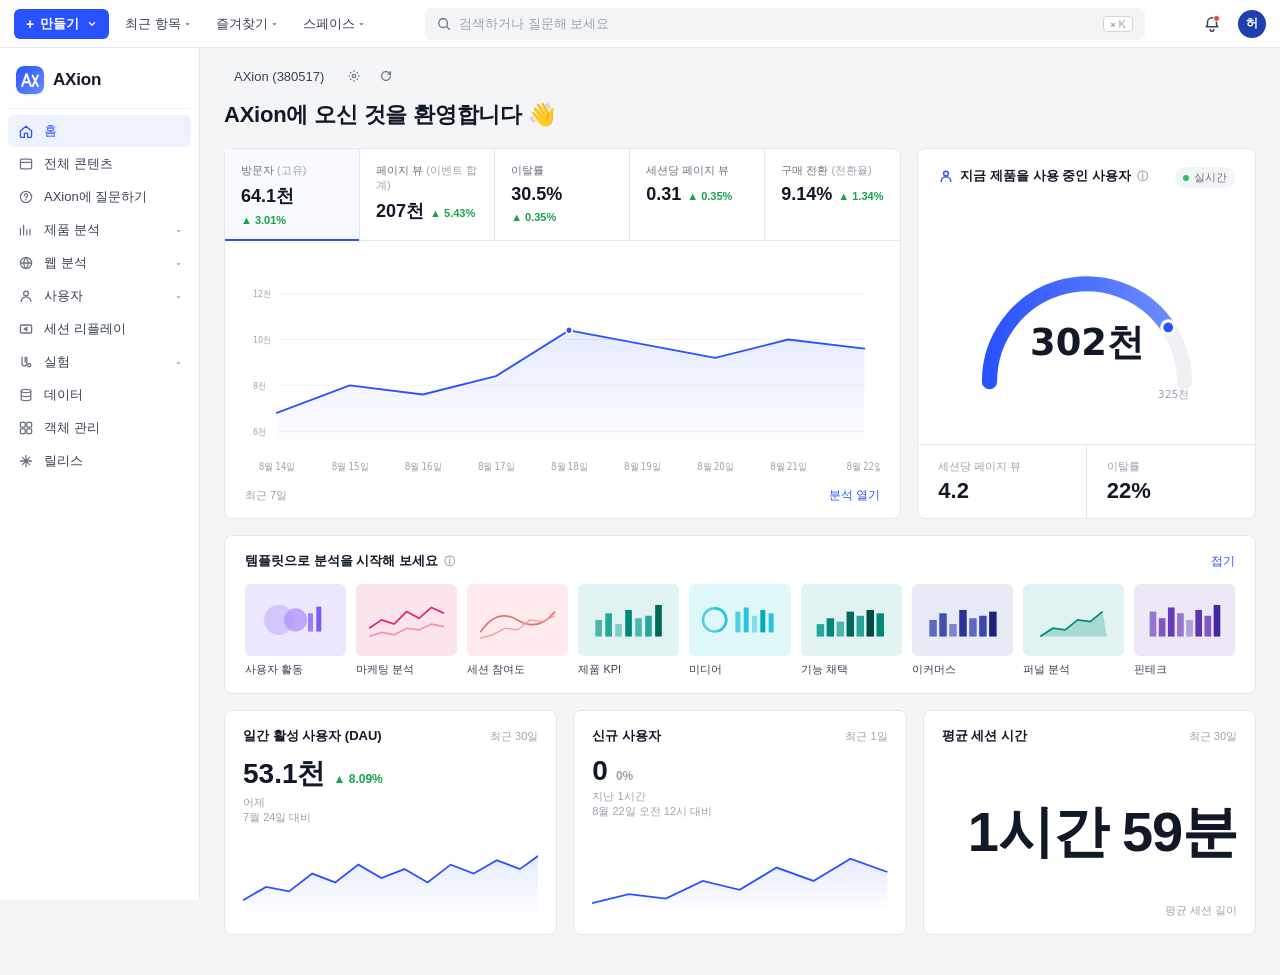
==== commit a1ee3d34: "feat: rebrand to AXion with logo Replace all Amplitude brand mentions (title, sidebar, project tab, " ====
--- a/index.html
+++ b/index.html
@@ -3,7 +3,7 @@
 <head>
 <meta charset="UTF-8" />
 <meta name="viewport" content="width=device-width, initial-scale=1.0" />
-<title>Amplitude — 홈</title>
+<title>AXion — 홈</title>
 <link rel="stylesheet" href="styles.css" />
 </head>
 <body>
@@ -37,6 +37,26 @@
   <div class="app-shell">
     <!-- ============ SIDEBAR ============ -->
     <aside class="sidebar">
+      <a href="#" class="brand">
+        <svg class="brand-mark" viewBox="0 0 32 32" width="28" height="28" aria-hidden="true">
+          <defs>
+            <linearGradient id="logoGrad" x1="0" y1="0" x2="1" y2="1">
+              <stop offset="0%" stop-color="#2952ff"/>
+              <stop offset="100%" stop-color="#6c8bff"/>
+            </linearGradient>
+          </defs>
+          <rect width="32" height="32" rx="8" fill="url(#logoGrad)"/>
+          <!-- A glyph -->
+          <path d="M7 23 L12 9 L17 23 M9.2 18.5 L14.8 18.5"
+                stroke="white" stroke-width="2.2" fill="none"
+                stroke-linecap="round" stroke-linejoin="round"/>
+          <!-- X glyph -->
+          <path d="M19 11 L25 23 M25 11 L19 23"
+                stroke="white" stroke-width="2.2" fill="none"
+                stroke-linecap="round"/>
+        </svg>
+        <span class="brand-name">AXion</span>
+      </a>
       <nav class="side-nav">
         <a href="#" class="nav-item active">
           <svg viewBox="0 0 20 20" width="16" height="16" fill="none" stroke="currentColor" stroke-width="1.6"><path d="M3 10l7-6 7 6v7a1 1 0 01-1 1h-4v-5H8v5H4a1 1 0 01-1-1v-7z" stroke-linejoin="round"/></svg>
@@ -48,7 +68,7 @@
         </a>
         <a href="#" class="nav-item">
           <svg viewBox="0 0 20 20" width="16" height="16" fill="none" stroke="currentColor" stroke-width="1.6"><circle cx="10" cy="10" r="7"/><path d="M8 8a2 2 0 114 0c0 1-1 1.5-2 2v1m0 2v.5" stroke-linecap="round"/></svg>
-          Amplitude에 질문하기
+          AXion에 질문하기
         </a>
 
         <a href="#" class="nav-item">
@@ -94,7 +114,7 @@
     <!-- ============ MAIN CONTENT ============ -->
     <main class="main">
       <div class="project-tab">
-        <span class="tab-pill">Amplitude (380517)</span>
+        <span class="tab-pill">AXion (380517)</span>
         <button class="tab-icon" title="설정">
           <svg viewBox="0 0 16 16" width="14" height="14" fill="none" stroke="#6b7280" stroke-width="1.4"><circle cx="8" cy="8" r="2"/><path d="M8 1.5v2M8 12.5v2M1.5 8h2M12.5 8h2M3.5 3.5l1.4 1.4M11.1 11.1l1.4 1.4M3.5 12.5l1.4-1.4M11.1 4.9l1.4-1.4"/></svg>
         </button>
@@ -103,7 +123,7 @@
         </button>
       </div>
 
-      <h1 class="page-title">Amplitude에 오신 것을 환영합니다 <span class="wave">👋</span></h1>
+      <h1 class="page-title">AXion에 오신 것을 환영합니다 <span class="wave">👋</span></h1>
 
       <!-- Top section: stats+chart card and gauge card -->
       <section class="top-grid">
--- a/styles.css
+++ b/styles.css
@@ -148,6 +148,26 @@
   height: calc(100vh - 48px);
   overflow-y: auto;
 }
+.brand {
+  display: flex;
+  align-items: center;
+  gap: 9px;
+  padding: 6px 8px 14px;
+  margin-bottom: 6px;
+  border-bottom: 1px solid #f1f3f5;
+}
+.brand-mark {
+  flex-shrink: 0;
+  border-radius: 8px;
+  box-shadow: 0 1px 2px rgba(41, 82, 255, 0.18);
+}
+.brand-name {
+  font-size: 17px;
+  font-weight: 700;
+  color: #111827;
+  letter-spacing: -0.01em;
+}
+
 .side-nav { display: flex; flex-direction: column; gap: 1px; }
 .nav-item {
   display: flex;
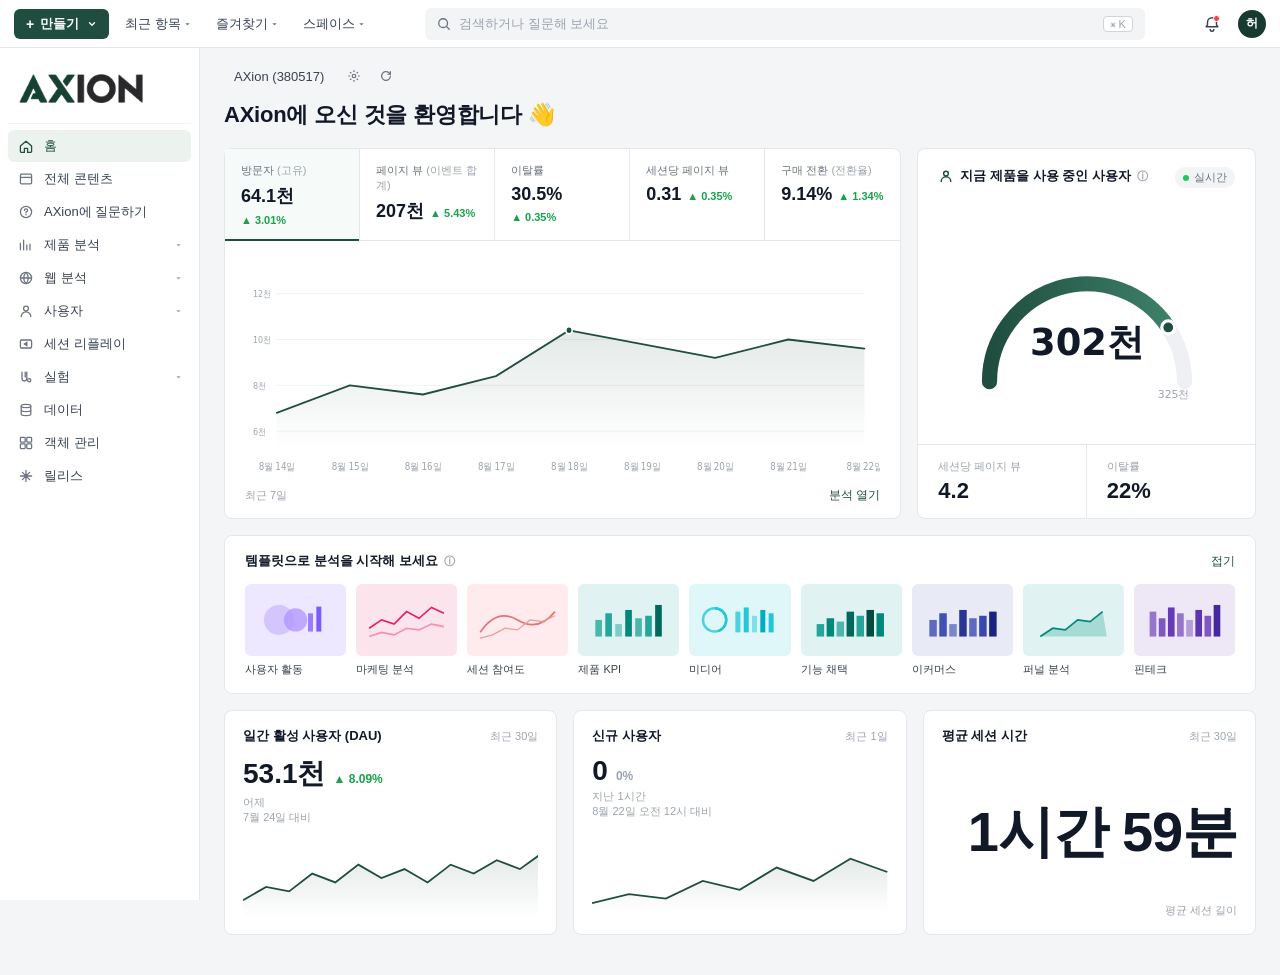
==== commit c0f88594: "feat: swap SVG mark for AXion wordmark logo and recolor accents to brand green Replace placeholder g" ====
--- a/index.html
+++ b/index.html
@@ -37,25 +37,8 @@
   <div class="app-shell">
     <!-- ============ SIDEBAR ============ -->
     <aside class="sidebar">
-      <a href="#" class="brand">
-        <svg class="brand-mark" viewBox="0 0 32 32" width="28" height="28" aria-hidden="true">
-          <defs>
-            <linearGradient id="logoGrad" x1="0" y1="0" x2="1" y2="1">
-              <stop offset="0%" stop-color="#2952ff"/>
-              <stop offset="100%" stop-color="#6c8bff"/>
-            </linearGradient>
-          </defs>
-          <rect width="32" height="32" rx="8" fill="url(#logoGrad)"/>
-          <!-- A glyph -->
-          <path d="M7 23 L12 9 L17 23 M9.2 18.5 L14.8 18.5"
-                stroke="white" stroke-width="2.2" fill="none"
-                stroke-linecap="round" stroke-linejoin="round"/>
-          <!-- X glyph -->
-          <path d="M19 11 L25 23 M25 11 L19 23"
-                stroke="white" stroke-width="2.2" fill="none"
-                stroke-linecap="round"/>
-        </svg>
-        <span class="brand-name">AXion</span>
+      <a href="#" class="brand" aria-label="AXion 홈">
+        <img src="logo.png" alt="AXion" class="brand-img" />
       </a>
       <nav class="side-nav">
         <a href="#" class="nav-item active">
@@ -173,9 +156,9 @@
                     fill="url(#areaGrad)" opacity="0.35"/>
               <!-- line -->
               <path d="M40,170 L132,140 L224,150 L316,130 L408,80 L500,95 L592,110 L684,90 L780,100"
-                    fill="none" stroke="#2952ff" stroke-width="2" stroke-linecap="round" stroke-linejoin="round"/>
+                    fill="none" stroke="#1f4d3f" stroke-width="2" stroke-linecap="round" stroke-linejoin="round"/>
               <!-- dot -->
-              <circle cx="408" cy="80" r="4" fill="#2952ff" stroke="white" stroke-width="2"/>
+              <circle cx="408" cy="80" r="4" fill="#1f4d3f" stroke="white" stroke-width="2"/>
               <!-- x labels -->
               <g fill="#9ca3af" font-size="11" font-family="Inter, system-ui, sans-serif" text-anchor="middle">
                 <text x="40"  y="232">8월 14일</text>
@@ -190,8 +173,8 @@
               </g>
               <defs>
                 <linearGradient id="areaGrad" x1="0" y1="0" x2="0" y2="1">
-                  <stop offset="0%" stop-color="#2952ff" stop-opacity="0.35"/>
-                  <stop offset="100%" stop-color="#2952ff" stop-opacity="0"/>
+                  <stop offset="0%" stop-color="#1f4d3f" stop-opacity="0.35"/>
+                  <stop offset="100%" stop-color="#1f4d3f" stop-opacity="0"/>
                 </linearGradient>
               </defs>
             </svg>
@@ -207,7 +190,7 @@
         <article class="card gauge-card">
           <div class="gauge-head">
             <h3 class="gauge-title">
-              <svg viewBox="0 0 20 20" width="16" height="16" fill="none" stroke="#2952ff" stroke-width="1.8"><circle cx="10" cy="7" r="3"/><path d="M4 17a6 6 0 0112 0" stroke-linecap="round"/></svg>
+              <svg viewBox="0 0 20 20" width="16" height="16" fill="none" stroke="#1f4d3f" stroke-width="1.8"><circle cx="10" cy="7" r="3"/><path d="M4 17a6 6 0 0112 0" stroke-linecap="round"/></svg>
               지금 제품을 사용 중인 사용자
               <span class="info">ⓘ</span>
             </h3>
@@ -218,8 +201,8 @@
             <svg viewBox="0 0 240 160" class="gauge">
               <defs>
                 <linearGradient id="gaugeGrad" x1="0" y1="0" x2="1" y2="0">
-                  <stop offset="0%" stop-color="#2952ff"/>
-                  <stop offset="100%" stop-color="#6c8bff"/>
+                  <stop offset="0%" stop-color="#1f4d3f"/>
+                  <stop offset="100%" stop-color="#3d8068"/>
                 </linearGradient>
               </defs>
               <!-- background arc -->
@@ -227,7 +210,7 @@
               <!-- value arc (75%) -->
               <path d="M30,140 A90,90 0 0 1 195,90" fill="none" stroke="url(#gaugeGrad)" stroke-width="14" stroke-linecap="round"/>
               <!-- needle dot -->
-              <circle cx="195" cy="90" r="6" fill="#2952ff" stroke="white" stroke-width="3"/>
+              <circle cx="195" cy="90" r="6" fill="#1f4d3f" stroke="white" stroke-width="3"/>
               <!-- numbers -->
               <text x="120" y="115" text-anchor="middle" font-family="Inter, system-ui, sans-serif" font-size="34" font-weight="700" fill="#111827">302천</text>
               <text x="200" y="155" text-anchor="middle" font-family="Inter, system-ui, sans-serif" font-size="10" fill="#9ca3af">325천</text>
@@ -322,8 +305,8 @@
           <div class="muted-sm metric-sub">어제<br/>7월 24일 대비</div>
           <svg viewBox="0 0 320 90" preserveAspectRatio="none" class="mini-chart">
             <path d="M0,70 L25,55 L50,60 L75,40 L100,50 L125,30 L150,45 L175,35 L200,50 L225,30 L250,40 L275,25 L300,35 L320,20 L320,90 L0,90 Z" fill="url(#g1)" opacity="0.3"/>
-            <path d="M0,70 L25,55 L50,60 L75,40 L100,50 L125,30 L150,45 L175,35 L200,50 L225,30 L250,40 L275,25 L300,35 L320,20" fill="none" stroke="#2952ff" stroke-width="2"/>
-            <defs><linearGradient id="g1" x1="0" y1="0" x2="0" y2="1"><stop offset="0%" stop-color="#2952ff" stop-opacity="0.4"/><stop offset="100%" stop-color="#2952ff" stop-opacity="0"/></linearGradient></defs>
+            <path d="M0,70 L25,55 L50,60 L75,40 L100,50 L125,30 L150,45 L175,35 L200,50 L225,30 L250,40 L275,25 L300,35 L320,20" fill="none" stroke="#1f4d3f" stroke-width="2"/>
+            <defs><linearGradient id="g1" x1="0" y1="0" x2="0" y2="1"><stop offset="0%" stop-color="#1f4d3f" stop-opacity="0.4"/><stop offset="100%" stop-color="#1f4d3f" stop-opacity="0"/></linearGradient></defs>
           </svg>
         </article>
 
@@ -336,8 +319,8 @@
           <div class="muted-sm metric-sub">지난 1시간<br/>8월 22일 오전 12시 대비</div>
           <svg viewBox="0 0 320 90" preserveAspectRatio="none" class="mini-chart">
             <path d="M0,80 L40,70 L80,75 L120,55 L160,65 L200,40 L240,55 L280,30 L320,45 L320,90 L0,90 Z" fill="url(#g2)" opacity="0.3"/>
-            <path d="M0,80 L40,70 L80,75 L120,55 L160,65 L200,40 L240,55 L280,30 L320,45" fill="none" stroke="#2952ff" stroke-width="2"/>
-            <defs><linearGradient id="g2" x1="0" y1="0" x2="0" y2="1"><stop offset="0%" stop-color="#2952ff" stop-opacity="0.4"/><stop offset="100%" stop-color="#2952ff" stop-opacity="0"/></linearGradient></defs>
+            <path d="M0,80 L40,70 L80,75 L120,55 L160,65 L200,40 L240,55 L280,30 L320,45" fill="none" stroke="#1f4d3f" stroke-width="2"/>
+            <defs><linearGradient id="g2" x1="0" y1="0" x2="0" y2="1"><stop offset="0%" stop-color="#1f4d3f" stop-opacity="0.4"/><stop offset="100%" stop-color="#1f4d3f" stop-opacity="0"/></linearGradient></defs>
           </svg>
         </article>
 
--- a/styles.css
+++ b/styles.css
@@ -34,7 +34,7 @@
   display: inline-flex;
   align-items: center;
   gap: 6px;
-  background: #2952ff;
+  background: #1f4d3f;
   color: white;
   font-weight: 600;
   font-size: 13px;
@@ -42,7 +42,7 @@
   border-radius: 6px;
   height: 30px;
 }
-.btn-create:hover { background: #1f43d9; }
+.btn-create:hover { background: #163a30; }
 .btn-create .plus { font-size: 14px; line-height: 1; }
 .btn-create .caret { margin-left: 2px; }
 
@@ -121,7 +121,7 @@
   width: 28px;
   height: 28px;
   border-radius: 50%;
-  background: #1e40af;
+  background: #163a30;
   color: white;
   font-weight: 600;
   font-size: 12px;
@@ -151,21 +151,14 @@
 .brand {
   display: flex;
   align-items: center;
-  gap: 9px;
-  padding: 6px 8px 14px;
+  padding: 8px 8px 14px;
   margin-bottom: 6px;
   border-bottom: 1px solid #f1f3f5;
 }
-.brand-mark {
-  flex-shrink: 0;
-  border-radius: 8px;
-  box-shadow: 0 1px 2px rgba(41, 82, 255, 0.18);
-}
-.brand-name {
-  font-size: 17px;
-  font-weight: 700;
-  color: #111827;
-  letter-spacing: -0.01em;
+.brand-img {
+  width: 130px;
+  height: auto;
+  display: block;
 }
 
 .side-nav { display: flex; flex-direction: column; gap: 1px; }
@@ -182,10 +175,10 @@
 }
 .nav-item:hover { background: #f3f4f6; }
 .nav-item.active {
-  background: #eef2ff;
-  color: #2952ff;
-}
-.nav-item.active svg { color: #2952ff; }
+  background: #ecf3ef;
+  color: #1f4d3f;
+}
+.nav-item.active svg { color: #1f4d3f; }
 .nav-item svg { flex-shrink: 0; color: #6b7280; }
 .nav-item .chev {
   margin-left: auto;
@@ -266,9 +259,9 @@
   position: absolute;
   left: 0; right: 0; bottom: -1px;
   height: 2px;
-  background: #2952ff;
-}
-.stat-tile.active { background: #f8faff; }
+  background: #1f4d3f;
+}
+.stat-tile.active { background: #f6faf8; }
 .stat-tile:hover { background: #f9fafb; }
 .stat-label {
   font-size: 11px;
@@ -302,7 +295,7 @@
   padding: 10px 20px 14px;
 }
 .link {
-  color: #2952ff;
+  color: #1f4d3f;
   font-size: 12px;
   font-weight: 500;
 }
@@ -408,7 +401,7 @@
   margin-bottom: 6px;
   border: 1px solid transparent;
 }
-.template:hover .thumb { border-color: #c7d2fe; }
+.template:hover .thumb { border-color: #b9d6c8; }
 .thumb-purple    { background: #ede7ff; }
 .thumb-pink      { background: #fce4ec; }
 .thumb-pink-light{ background: #ffebee; }
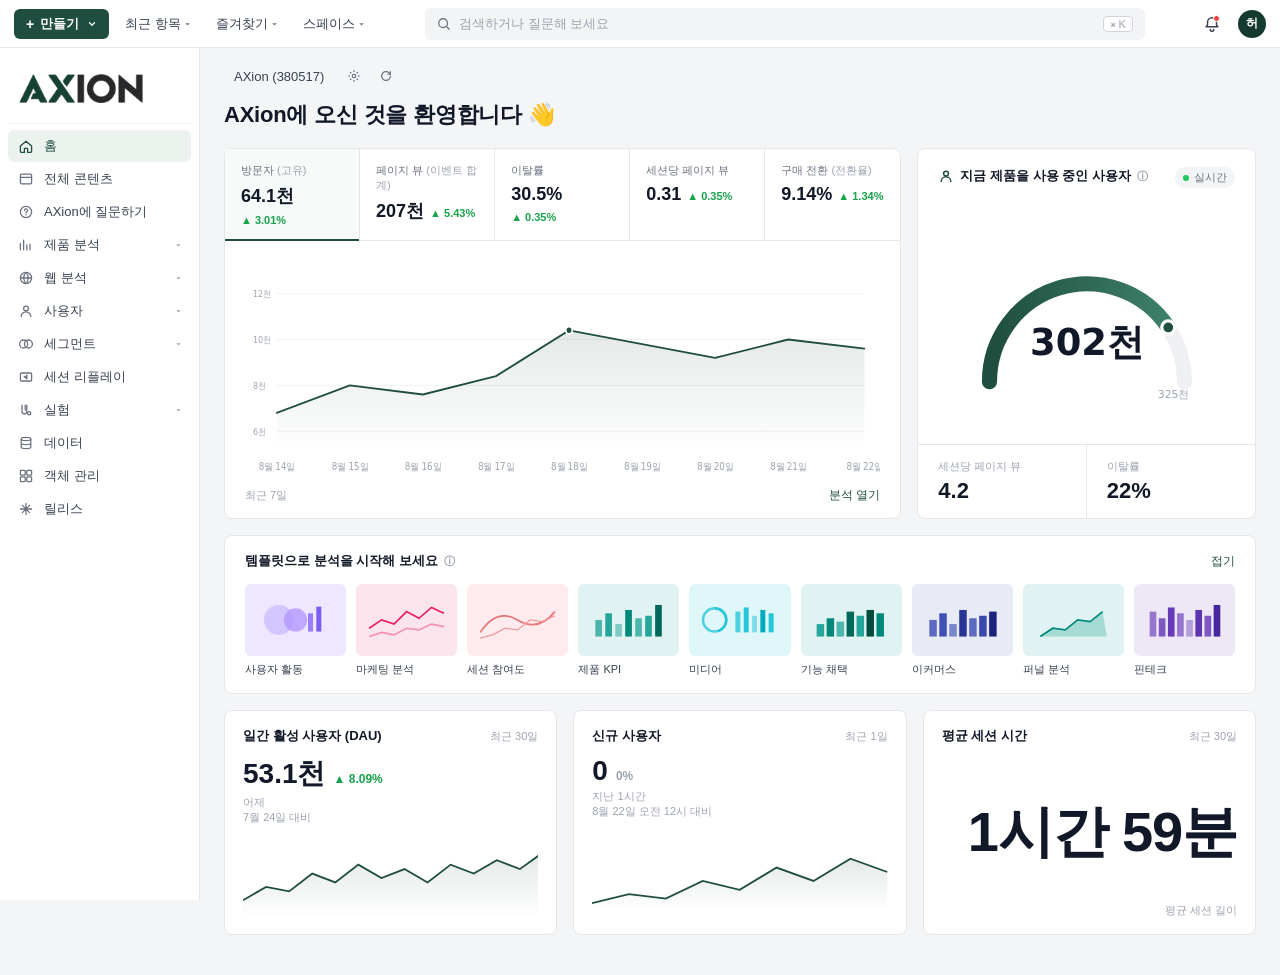
==== commit 0e8f9fc4: "feat: add Segments page with filter builder UI New segments.html mirrors Braze's segment-creation fl" ====
--- a/index.html
+++ b/index.html
@@ -67,6 +67,11 @@
         <a href="#" class="nav-item">
           <svg viewBox="0 0 20 20" width="16" height="16" fill="none" stroke="currentColor" stroke-width="1.6"><circle cx="10" cy="7" r="3"/><path d="M4 17a6 6 0 0112 0" stroke-linecap="round"/></svg>
           사용자
+          <span class="chev">▾</span>
+        </a>
+        <a href="segments.html" class="nav-item">
+          <svg viewBox="0 0 20 20" width="16" height="16" fill="none" stroke="currentColor" stroke-width="1.6"><circle cx="7" cy="10" r="5"/><circle cx="13" cy="10" r="5"/></svg>
+          세그먼트
           <span class="chev">▾</span>
         </a>
         <a href="#" class="nav-item">
--- a/styles.css
+++ b/styles.css
@@ -473,6 +473,375 @@
   margin-top: 4px;
 }
 
+/* ========== NAV SUB ITEM ========== */
+.nav-item.nav-sub {
+  padding-left: 38px;
+  font-size: 12px;
+  color: #6b7280;
+  font-weight: 500;
+}
+.nav-item.nav-sub:hover { background: #f3f4f6; color: #1f4d3f; }
+
+/* ========== SEGMENTS PAGE ========== */
+.breadcrumb {
+  font-size: 13px;
+  color: #6b7280;
+  margin-bottom: 6px;
+}
+.breadcrumb a { color: #6b7280; font-weight: 500; }
+.breadcrumb a:hover { color: #1f4d3f; }
+.breadcrumb .bc-sep { margin: 0 6px; color: #9ca3af; }
+.breadcrumb span:last-child { color: #111827; font-weight: 500; }
+
+.tab-strip {
+  display: flex;
+  border-bottom: 1px solid #e5e7eb;
+  margin-bottom: 18px;
+}
+.tab {
+  padding: 10px 18px;
+  font-size: 13px;
+  color: #6b7280;
+  border-bottom: 2px solid transparent;
+  display: inline-flex;
+  align-items: center;
+  gap: 6px;
+  font-weight: 500;
+  margin-bottom: -1px;
+}
+.tab:hover { color: #111827; }
+.tab-active {
+  color: #1f4d3f;
+  border-bottom-color: #1f4d3f;
+  background: #f6faf8;
+  font-weight: 600;
+}
+.tab-close {
+  color: #9ca3af;
+  font-size: 14px;
+  width: 16px;
+  height: 16px;
+  display: inline-flex;
+  align-items: center;
+  justify-content: center;
+  border-radius: 50%;
+}
+.tab-close:hover { background: #e5e7eb; color: #1f2937; }
+
+/* ----- Segment builder card ----- */
+.segment-panel { padding: 0; overflow: hidden; }
+
+.form-section {
+  padding: 18px 22px;
+  border-bottom: 1px solid #e5e7eb;
+}
+.form-section:last-of-type { border-bottom: none; }
+
+.form-row {
+  display: flex;
+  align-items: center;
+  gap: 18px;
+}
+.form-label-inline {
+  font-size: 13px;
+  font-weight: 700;
+  color: #111827;
+  min-width: 90px;
+}
+.check-line {
+  display: inline-flex;
+  align-items: center;
+  gap: 8px;
+  font-size: 13px;
+  color: #374151;
+  cursor: pointer;
+}
+.check-line input[type=checkbox] {
+  accent-color: #1f4d3f;
+  width: 14px;
+  height: 14px;
+  cursor: pointer;
+}
+.form-label {
+  font-size: 14px;
+  font-weight: 700;
+  color: #111827;
+}
+
+.filters-head {
+  display: flex;
+  justify-content: space-between;
+  align-items: center;
+  margin-bottom: 14px;
+}
+.filters-meta {
+  display: inline-flex;
+  gap: 18px;
+  font-size: 12px;
+  align-items: center;
+}
+.meta-check {
+  color: #16a34a;
+  display: inline-flex;
+  align-items: center;
+  gap: 4px;
+  font-weight: 500;
+}
+.meta-link {
+  color: #1f4d3f;
+  font-weight: 500;
+  display: inline-flex;
+  align-items: center;
+  gap: 4px;
+}
+.meta-link:hover { text-decoration: underline; }
+
+/* ----- Filter row ----- */
+.filter-row {
+  display: flex;
+  align-items: center;
+  gap: 10px;
+  background: #fff;
+  border: 1px solid #e5e7eb;
+  border-radius: 6px;
+  padding: 10px 12px;
+  margin-bottom: 0;
+}
+.filter-row:hover { border-color: #d1d5db; }
+
+.drag-handle {
+  color: #9ca3af;
+  cursor: grab;
+  font-size: 12px;
+  letter-spacing: -3px;
+  user-select: none;
+  padding: 0 4px;
+}
+
+.filter-fields {
+  display: flex;
+  flex: 1;
+  gap: 8px;
+  align-items: center;
+  flex-wrap: wrap;
+}
+
+.filter-select-wrap {
+  position: relative;
+  display: inline-block;
+}
+.filter-select-wrap::after {
+  content: "▾";
+  position: absolute;
+  right: 8px;
+  top: 50%;
+  transform: translateY(-50%);
+  font-size: 9px;
+  color: #6b7280;
+  pointer-events: none;
+}
+.filter-select {
+  padding: 5px 24px 5px 10px;
+  border: 1px solid #d1d5db;
+  border-radius: 4px;
+  background: white;
+  font-size: 13px;
+  color: #374151;
+  min-width: 100px;
+  appearance: none;
+  -webkit-appearance: none;
+  cursor: pointer;
+  font-family: inherit;
+}
+.filter-select:hover { border-color: #9ca3af; }
+.filter-select:focus { outline: none; border-color: #1f4d3f; }
+
+.filter-text {
+  font-size: 13px;
+  color: #374151;
+  padding: 0 4px;
+}
+
+.filter-date {
+  padding: 5px 10px;
+  border: 1px solid #d1d5db;
+  border-radius: 4px;
+  font-size: 13px;
+  font-family: inherit;
+  width: 130px;
+  color: #374151;
+}
+.filter-date:focus { outline: none; border-color: #1f4d3f; }
+
+.btn-or {
+  background: #1f4d3f;
+  color: white;
+  font-size: 12px;
+  font-weight: 700;
+  padding: 6px 14px;
+  border-radius: 4px;
+  display: inline-flex;
+  align-items: center;
+  gap: 5px;
+  letter-spacing: 0.05em;
+}
+.btn-or:hover { background: #163a30; }
+.btn-or svg { display: block; }
+
+.btn-x {
+  width: 26px;
+  height: 26px;
+  display: inline-flex;
+  align-items: center;
+  justify-content: center;
+  border-radius: 4px;
+  color: #9ca3af;
+  font-size: 18px;
+  line-height: 1;
+}
+.btn-x:hover { background: #fef2f2; color: #ef4444; }
+
+/* ----- Connector (AND + reach bar) ----- */
+.filter-connector {
+  display: flex;
+  align-items: center;
+  gap: 14px;
+  padding: 6px 0;
+  margin: 4px 0;
+}
+.and-pill {
+  background: #e5e7eb;
+  color: #6b7280;
+  font-size: 11px;
+  font-weight: 700;
+  padding: 3px 10px;
+  border-radius: 3px;
+  letter-spacing: 0.05em;
+}
+.reach-text {
+  font-size: 12px;
+  color: #6b7280;
+  white-space: nowrap;
+}
+.reach-pct { color: #1f4d3f; font-weight: 600; }
+.reach-bar {
+  flex: 1;
+  height: 8px;
+  background: #f3f4f6;
+  border-radius: 4px;
+  overflow: hidden;
+  min-width: 80px;
+}
+.reach-fill {
+  height: 100%;
+  background: #5fb3a5;
+  border-radius: 4px;
+  transition: width 0.3s ease;
+}
+
+/* ----- Add filter row ----- */
+.add-filter-row {
+  display: flex;
+  align-items: center;
+  gap: 10px;
+  padding: 12px 0 0;
+}
+.btn-add {
+  width: 26px;
+  height: 26px;
+  border-radius: 50%;
+  background: #1f4d3f;
+  color: white;
+  display: inline-flex;
+  align-items: center;
+  justify-content: center;
+  font-size: 16px;
+  font-weight: 600;
+}
+.btn-add:hover { background: #163a30; }
+.add-arrow { color: #6b7280; font-size: 9px; }
+.add-link {
+  color: #1f4d3f;
+  font-weight: 600;
+  font-size: 13px;
+}
+.add-link:hover { text-decoration: underline; }
+
+.select-empty .filter-select {
+  min-width: 220px;
+  color: #9ca3af;
+}
+
+/* ----- Panel footer ----- */
+.panel-footer {
+  padding: 14px 22px;
+  display: flex;
+  justify-content: flex-end;
+  gap: 10px;
+  background: #f9fafb;
+  border-top: 1px solid #e5e7eb;
+}
+.btn-secondary {
+  background: white;
+  border: 1px solid #d1d5db;
+  padding: 7px 18px;
+  border-radius: 4px;
+  font-size: 13px;
+  color: #374151;
+  font-weight: 500;
+  display: inline-flex;
+  align-items: center;
+  gap: 6px;
+  cursor: pointer;
+}
+.btn-secondary:hover { background: #f3f4f6; }
+.btn-primary {
+  background: #1f4d3f;
+  color: white;
+  border: none;
+  padding: 7px 28px;
+  border-radius: 4px;
+  font-size: 13px;
+  font-weight: 600;
+  cursor: pointer;
+}
+.btn-primary:hover { background: #163a30; }
+
+/* ----- Reach summary table ----- */
+.reach-summary {
+  margin-top: 18px;
+  border: 1px solid #e5e7eb;
+  border-radius: 8px;
+  overflow: hidden;
+  background: white;
+}
+.reach-summary table {
+  width: 100%;
+  border-collapse: collapse;
+}
+.reach-summary th,
+.reach-summary td {
+  padding: 14px 18px;
+  text-align: center;
+  font-size: 13px;
+  color: #374151;
+}
+.reach-summary thead th {
+  font-weight: 600;
+  background: #f3f4f6;
+  color: #6b7280;
+  border-bottom: 1px solid #e5e7eb;
+}
+.reach-summary tbody td {
+  border-bottom: 1px solid #f3f4f6;
+}
+.reach-summary tbody td:first-child {
+  text-align: left;
+  font-weight: 500;
+  color: #374151;
+}
+.info-inline { color: #9ca3af; font-size: 11px; margin-left: 4px; }
+
 /* ========== RESPONSIVE ========== */
 @media (max-width: 1180px) {
   .top-grid { grid-template-columns: 1fr; }
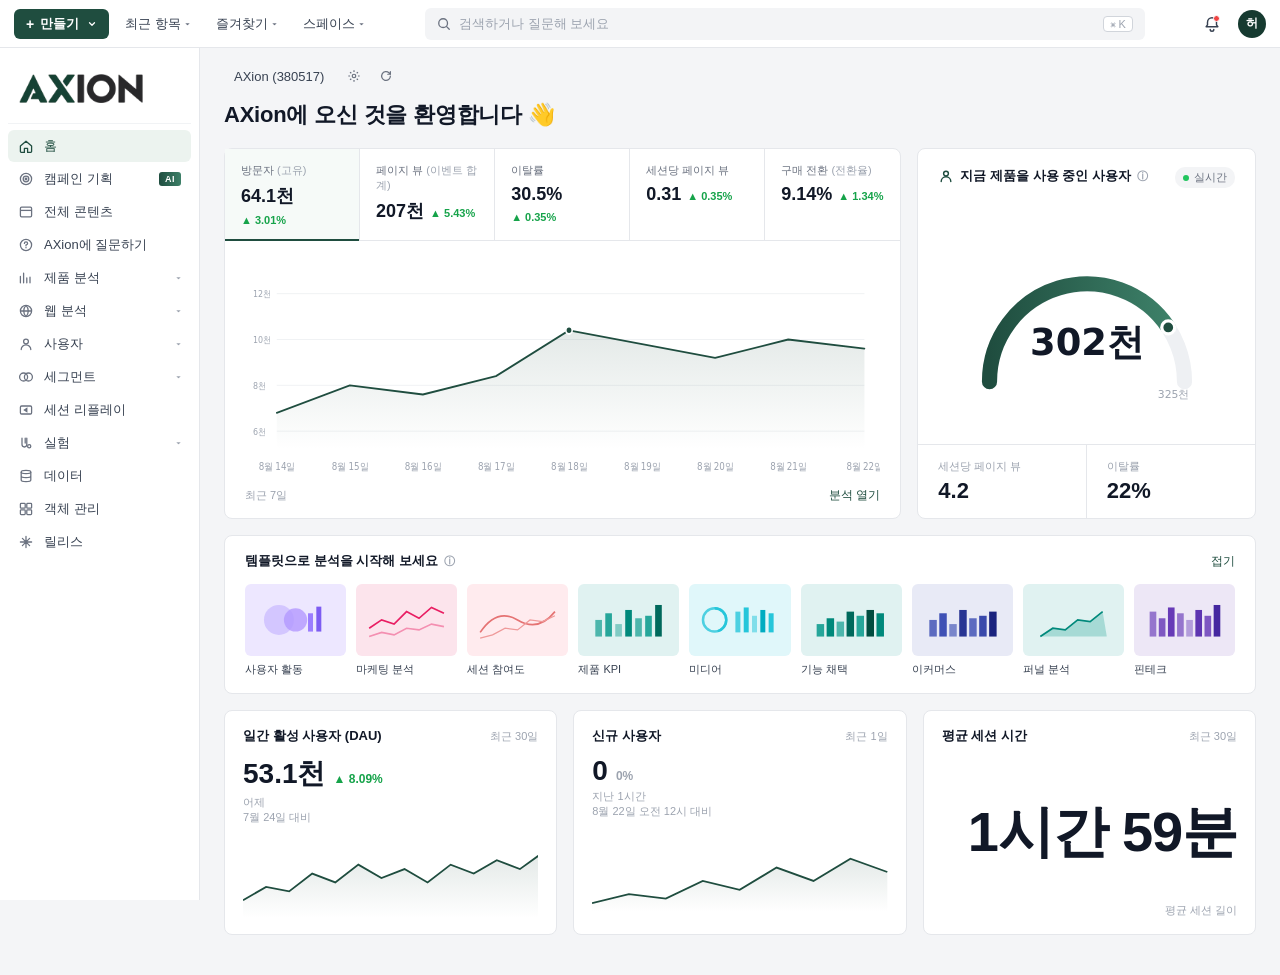
==== commit 99ae2fb6: "feat: add Campaign Planning page with AI-recommended CRM goals New campaign-planning.html sits direc" ====
--- a/index.html
+++ b/index.html
@@ -41,9 +41,14 @@
         <img src="logo.png" alt="AXion" class="brand-img" />
       </a>
       <nav class="side-nav">
-        <a href="#" class="nav-item active">
+        <a href="index.html" class="nav-item active">
           <svg viewBox="0 0 20 20" width="16" height="16" fill="none" stroke="currentColor" stroke-width="1.6"><path d="M3 10l7-6 7 6v7a1 1 0 01-1 1h-4v-5H8v5H4a1 1 0 01-1-1v-7z" stroke-linejoin="round"/></svg>
           홈
+        </a>
+        <a href="campaign-planning.html" class="nav-item">
+          <svg viewBox="0 0 20 20" width="16" height="16" fill="none" stroke="currentColor" stroke-width="1.6"><circle cx="10" cy="10" r="7"/><circle cx="10" cy="10" r="3.5"/><circle cx="10" cy="10" r="1" fill="currentColor"/></svg>
+          캠페인 기획
+          <span class="nav-badge">AI</span>
         </a>
         <a href="#" class="nav-item">
           <svg viewBox="0 0 20 20" width="16" height="16" fill="none" stroke="currentColor" stroke-width="1.6"><rect x="3" y="4" width="14" height="12" rx="1.5"/><path d="M3 8h14"/></svg>
--- a/styles.css
+++ b/styles.css
@@ -842,11 +842,322 @@
 }
 .info-inline { color: #9ca3af; font-size: 11px; margin-left: 4px; }
 
+/* ========== NAV BADGE (AI tag) ========== */
+.nav-badge {
+  margin-left: auto;
+  background: linear-gradient(90deg, #1f4d3f, #3d8068);
+  color: white;
+  font-size: 9px;
+  font-weight: 700;
+  letter-spacing: 0.05em;
+  padding: 2px 6px;
+  border-radius: 3px;
+}
+
+/* ========== CAMPAIGN PLANNING PAGE ========== */
+.cp-header {
+  display: flex;
+  justify-content: space-between;
+  align-items: flex-start;
+  gap: 24px;
+  margin-bottom: 22px;
+}
+.cp-header-text { flex: 1; }
+.ai-badge {
+  display: inline-flex;
+  align-items: center;
+  gap: 5px;
+  background: linear-gradient(90deg, #1f4d3f 0%, #3d8068 100%);
+  color: white;
+  padding: 4px 10px;
+  border-radius: 4px;
+  font-size: 11px;
+  font-weight: 700;
+  letter-spacing: 0.04em;
+  margin-bottom: 10px;
+}
+.page-subtitle {
+  font-size: 13px;
+  color: #6b7280;
+  margin-top: 8px;
+  max-width: 720px;
+  line-height: 1.55;
+}
+.cp-actions {
+  display: flex;
+  align-items: center;
+  gap: 12px;
+  flex-shrink: 0;
+}
+.cp-meta {
+  font-size: 11px;
+  color: #9ca3af;
+}
+
+/* Insights row */
+.insights-row {
+  display: grid;
+  grid-template-columns: repeat(3, minmax(0, 1fr));
+  gap: 14px;
+  margin-bottom: 28px;
+}
+.insight-card {
+  background: white;
+  border: 1px solid #e5e7eb;
+  border-radius: 8px;
+  padding: 14px 16px;
+  display: flex;
+  gap: 14px;
+  border-left: 3px solid #9ca3af;
+  align-items: flex-start;
+}
+.insight-warn { border-left-color: #f59e0b; }
+.insight-good { border-left-color: #1f4d3f; }
+.insight-icon {
+  flex-shrink: 0;
+  display: flex;
+  align-items: center;
+  justify-content: center;
+  margin-top: 2px;
+}
+.insight-body { flex: 1; min-width: 0; }
+.insight-label {
+  font-size: 10px;
+  color: #9ca3af;
+  font-weight: 700;
+  text-transform: uppercase;
+  letter-spacing: 0.06em;
+}
+.insight-title {
+  font-size: 16px;
+  font-weight: 700;
+  color: #111827;
+  margin: 4px 0 4px;
+  letter-spacing: -0.01em;
+}
+.insight-desc {
+  font-size: 12px;
+  color: #6b7280;
+  line-height: 1.5;
+}
+
+/* Goals header */
+.goals-head {
+  display: flex;
+  justify-content: space-between;
+  align-items: center;
+  margin-bottom: 14px;
+}
+.goals-section-title {
+  font-size: 17px;
+  font-weight: 700;
+  color: #111827;
+  letter-spacing: -0.01em;
+}
+.goal-count {
+  font-size: 13px;
+  color: #6b7280;
+  font-weight: 500;
+  margin-left: 6px;
+}
+.goals-controls {
+  display: inline-flex;
+  align-items: center;
+  gap: 8px;
+}
+.sort-label {
+  font-size: 12px;
+  color: #6b7280;
+  font-weight: 500;
+}
+
+/* Goals grid */
+.goals-grid {
+  display: grid;
+  grid-template-columns: repeat(2, minmax(0, 1fr));
+  gap: 16px;
+  margin-bottom: 24px;
+}
+
+.goal-card {
+  background: white;
+  border: 1px solid #e5e7eb;
+  border-radius: 10px;
+  padding: 18px 20px 20px 22px;
+  display: flex;
+  flex-direction: column;
+  gap: 14px;
+  transition: border-color 0.15s ease, box-shadow 0.15s ease, transform 0.15s ease;
+  position: relative;
+  overflow: hidden;
+}
+.goal-card::before {
+  content: "";
+  position: absolute;
+  top: 0; left: 0;
+  width: 4px;
+  height: 100%;
+  background: #d1d5db;
+}
+.priority-high-card::before { background: #1f4d3f; }
+.priority-mid-card::before { background: #f59e0b; }
+.priority-low-card::before { background: #9ca3af; }
+.goal-card:hover {
+  border-color: #1f4d3f;
+  box-shadow: 0 6px 16px rgba(31, 77, 63, 0.10);
+  transform: translateY(-1px);
+}
+
+.goal-header {
+  display: flex;
+  justify-content: space-between;
+  align-items: center;
+  gap: 8px;
+}
+.goal-meta {
+  display: inline-flex;
+  align-items: center;
+  gap: 10px;
+}
+.ai-pill {
+  font-size: 10px;
+  font-weight: 700;
+  color: #1f4d3f;
+  background: #ecf3ef;
+  padding: 3px 8px;
+  border-radius: 3px;
+  letter-spacing: 0.04em;
+}
+.match-score {
+  font-size: 11px;
+  color: #6b7280;
+  font-weight: 500;
+}
+.match-score strong { color: #1f4d3f; font-weight: 700; }
+
+.priority-pill {
+  font-size: 10px;
+  font-weight: 700;
+  padding: 3px 9px;
+  border-radius: 10px;
+  letter-spacing: 0.02em;
+}
+.priority-pill.priority-high {
+  background: #ecf3ef;
+  color: #1f4d3f;
+}
+.priority-pill.priority-mid {
+  background: #fef3c7;
+  color: #92400e;
+}
+.priority-pill.priority-low {
+  background: #f3f4f6;
+  color: #6b7280;
+}
+
+.goal-title {
+  font-size: 17px;
+  font-weight: 700;
+  color: #111827;
+  margin: 0;
+  letter-spacing: -0.01em;
+  line-height: 1.3;
+}
+
+.goal-section {
+  display: flex;
+  flex-direction: column;
+  gap: 6px;
+}
+.goal-section-label {
+  font-size: 10px;
+  color: #9ca3af;
+  font-weight: 700;
+  text-transform: uppercase;
+  letter-spacing: 0.06em;
+}
+.goal-section-label.inline {
+  text-transform: uppercase;
+  white-space: nowrap;
+}
+.goal-reason {
+  font-size: 13px;
+  color: #374151;
+  line-height: 1.6;
+}
+.goal-reason strong {
+  color: #1f4d3f;
+  font-weight: 700;
+}
+
+.goal-grid-meta {
+  display: grid;
+  grid-template-columns: 1fr 1fr;
+  gap: 14px;
+  background: #f9fafb;
+  border-radius: 6px;
+  padding: 12px 14px;
+}
+.goal-meta-item { min-width: 0; }
+.goal-meta-label {
+  font-size: 10px;
+  color: #9ca3af;
+  font-weight: 700;
+  letter-spacing: 0.04em;
+  text-transform: uppercase;
+  margin-bottom: 4px;
+}
+.goal-meta-value {
+  font-size: 13px;
+  color: #111827;
+  font-weight: 600;
+  line-height: 1.35;
+}
+.goal-meta-value.impact { color: #1f4d3f; font-weight: 700; }
+.goal-meta-sub {
+  font-size: 11px;
+  color: #6b7280;
+  margin-top: 3px;
+}
+.goal-meta-sub.impact-sub { color: #1f4d3f; font-weight: 600; }
+
+.goal-channels {
+  display: flex;
+  align-items: center;
+  gap: 12px;
+  flex-wrap: wrap;
+}
+.channel-chips {
+  display: inline-flex;
+  gap: 6px;
+  flex-wrap: wrap;
+}
+.channel-chip {
+  font-size: 11px;
+  background: #ecf3ef;
+  color: #1f4d3f;
+  padding: 3px 9px;
+  border-radius: 11px;
+  font-weight: 600;
+}
+
+.goal-cta {
+  margin-top: auto;
+  text-align: center;
+  font-size: 13px;
+  padding: 9px 16px;
+  text-decoration: none;
+  display: block;
+  border-radius: 6px;
+}
+
 /* ========== RESPONSIVE ========== */
 @media (max-width: 1180px) {
   .top-grid { grid-template-columns: 1fr; }
   .templates-row { grid-template-columns: repeat(5, 1fr); }
   .bottom-grid { grid-template-columns: 1fr 1fr; }
+  .goals-grid { grid-template-columns: 1fr; }
+  .insights-row { grid-template-columns: 1fr; }
 }
 @media (max-width: 760px) {
   .app-shell { grid-template-columns: 1fr; }
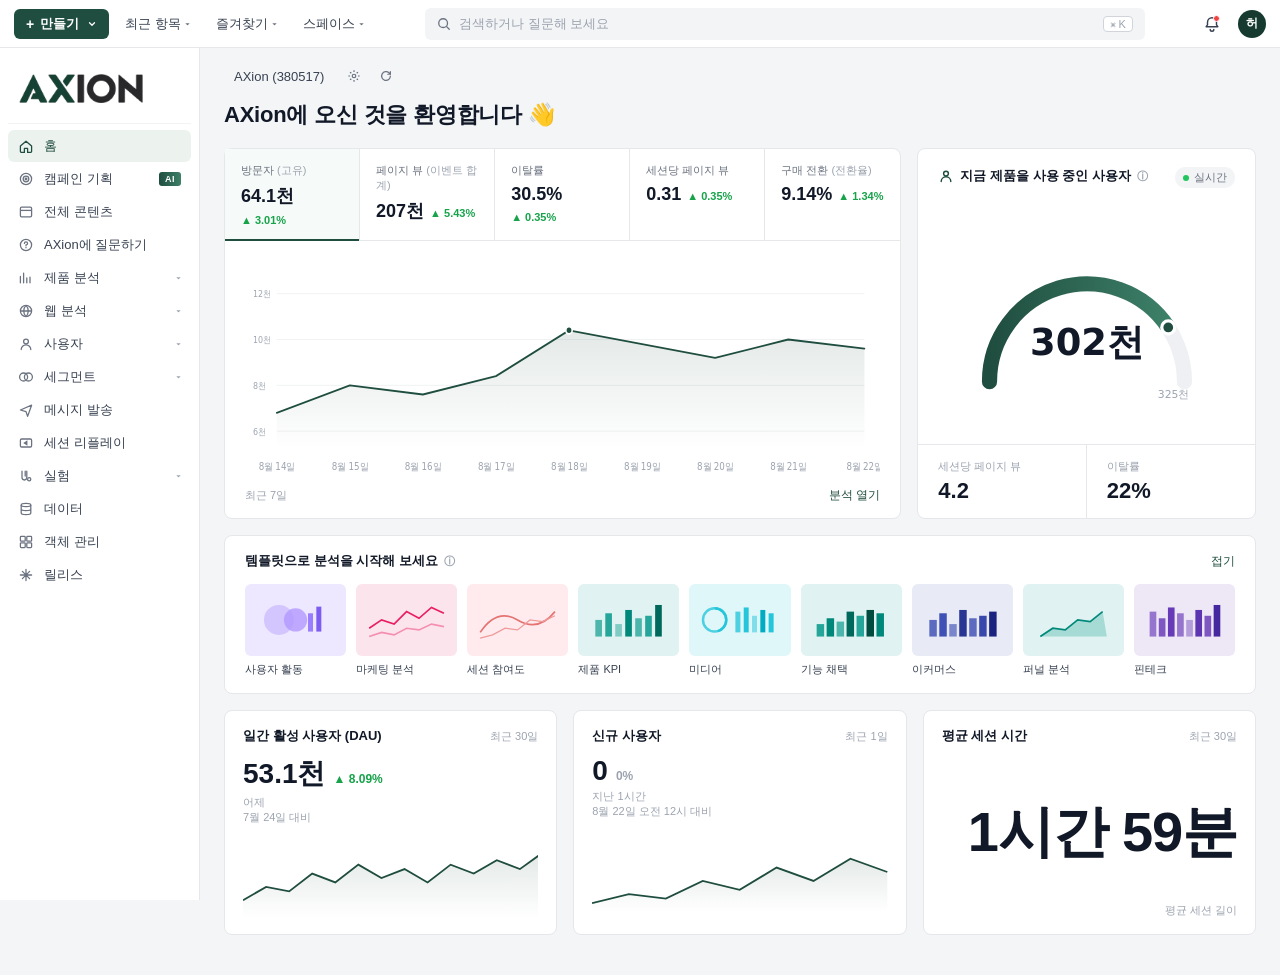
==== commit d5a59dde: "feat: add Messages page with journey canvas and settings panel New messages.html mirrors Braze's sen" ====
--- a/index.html
+++ b/index.html
@@ -78,6 +78,10 @@
           <svg viewBox="0 0 20 20" width="16" height="16" fill="none" stroke="currentColor" stroke-width="1.6"><circle cx="7" cy="10" r="5"/><circle cx="13" cy="10" r="5"/></svg>
           세그먼트
           <span class="chev">▾</span>
+        </a>
+        <a href="messages.html" class="nav-item">
+          <svg viewBox="0 0 20 20" width="16" height="16" fill="none" stroke="currentColor" stroke-width="1.6"><path d="M3 10l14-6-5 14-2-6-7-2z" stroke-linejoin="round"/></svg>
+          메시지 발송
         </a>
         <a href="#" class="nav-item">
           <svg viewBox="0 0 20 20" width="16" height="16" fill="none" stroke="currentColor" stroke-width="1.6"><rect x="3" y="5" width="14" height="10" rx="1.5"/><path d="M8 10l3-2v4l-3-2z" fill="currentColor"/></svg>
--- a/styles.css
+++ b/styles.css
@@ -1151,6 +1151,459 @@
   border-radius: 6px;
 }
 
+/* ========== MESSAGES PAGE ========== */
+.main-flex {
+  display: flex;
+  flex-direction: column;
+  padding-bottom: 24px;
+}
+
+.msg-page-head {
+  display: flex;
+  justify-content: space-between;
+  align-items: flex-end;
+  gap: 16px;
+  margin-bottom: 16px;
+}
+.msg-title {
+  margin: 4px 0 0;
+  font-size: 22px;
+}
+.msg-actions {
+  display: flex;
+  gap: 8px;
+  align-items: center;
+}
+
+/* 2-pane workspace */
+.msg-workspace {
+  display: grid;
+  grid-template-columns: minmax(0, 1fr) 380px;
+  gap: 0;
+  background: #fafbfc;
+  border: 1px solid #e5e7eb;
+  border-radius: 10px;
+  overflow: hidden;
+  min-height: 620px;
+}
+
+/* ----- Journey wrap ----- */
+.journey-wrap {
+  position: relative;
+  background:
+    linear-gradient(#fafbfc, #fafbfc),
+    radial-gradient(circle, #e5e7eb 1px, transparent 1px);
+  background-size: auto, 18px 18px;
+  background-blend-mode: multiply;
+  overflow: hidden;
+  display: flex;
+  flex-direction: column;
+}
+/* dot grid bg */
+.journey-wrap::before {
+  content: "";
+  position: absolute;
+  inset: 0;
+  background-image: radial-gradient(#d1d5db 1px, transparent 1px);
+  background-size: 18px 18px;
+  opacity: 0.5;
+  pointer-events: none;
+}
+
+.journey-toolbar {
+  position: absolute;
+  top: 14px;
+  left: 14px;
+  z-index: 10;
+  background: white;
+  border: 1px solid #e5e7eb;
+  border-radius: 6px;
+  padding: 4px;
+  display: inline-flex;
+  align-items: center;
+  gap: 2px;
+  box-shadow: 0 1px 3px rgba(0,0,0,0.04);
+}
+.tool-btn {
+  width: 26px;
+  height: 26px;
+  display: inline-flex;
+  align-items: center;
+  justify-content: center;
+  border-radius: 4px;
+  color: #6b7280;
+  font-size: 13px;
+  cursor: pointer;
+}
+.tool-btn:hover { background: #f3f4f6; color: #1f4d3f; }
+.tool-btn.active { background: #ecf3ef; color: #1f4d3f; }
+.tool-divider {
+  width: 1px;
+  height: 16px;
+  background: #e5e7eb;
+  margin: 0 4px;
+}
+.tool-zoom {
+  font-size: 11px;
+  color: #6b7280;
+  padding: 0 8px;
+  font-weight: 500;
+}
+
+/* canvas */
+.journey-canvas {
+  position: relative;
+  flex: 1;
+  width: 100%;
+  height: 100%;
+  min-height: 600px;
+}
+.journey-lines {
+  position: absolute;
+  inset: 0;
+  width: 100%;
+  height: 100%;
+  pointer-events: none;
+}
+.journey-lines path {
+  fill: none;
+  stroke: #cbd5e1;
+  stroke-width: 1.5;
+}
+.journey-lines path.line-selected {
+  stroke: #1f4d3f;
+  stroke-width: 1.8;
+}
+.journey-lines path.line-faded {
+  stroke: #e5e7eb;
+  stroke-dasharray: 4 4;
+}
+
+/* nodes */
+.j-node {
+  position: absolute;
+  background: white;
+  border: 1px solid #e5e7eb;
+  border-radius: 8px;
+  padding: 10px 12px;
+  display: flex;
+  align-items: center;
+  gap: 10px;
+  box-shadow: 0 1px 3px rgba(0,0,0,0.05);
+  z-index: 2;
+  cursor: pointer;
+  transition: border-color 0.12s ease, box-shadow 0.12s ease;
+}
+.j-node:hover {
+  border-color: #cbd5e1;
+  box-shadow: 0 2px 8px rgba(0,0,0,0.08);
+}
+.j-node.selected {
+  border: 2px solid #1f4d3f;
+  background: #f6faf8;
+  padding: 9px 11px;
+  box-shadow: 0 4px 12px rgba(31,77,63,0.15);
+}
+.j-node.faded {
+  opacity: 0.45;
+}
+.j-node.faded:hover { opacity: 0.65; }
+
+.node-start {
+  width: 240px;
+}
+.node-channel {
+  width: 240px;
+}
+.node-wait {
+  width: 200px;
+  background: #fffbeb;
+  border-color: #fde68a;
+  font-size: 12px;
+  color: #92400e;
+  padding: 8px 12px;
+  font-weight: 500;
+}
+.node-wait:hover { border-color: #fcd34d; }
+
+.node-icon {
+  width: 26px;
+  height: 26px;
+  border-radius: 5px;
+  display: inline-flex;
+  align-items: center;
+  justify-content: center;
+  flex-shrink: 0;
+}
+.node-icon-start { background: #1f4d3f; }
+.node-icon-kakao { background: #fbbf24; }
+.node-icon-push { background: #4f7cff; }
+.node-icon-sms { background: #10b981; }
+.node-icon-email { background: #ef4444; }
+
+.node-icon-small {
+  width: 18px;
+  height: 18px;
+  display: inline-flex;
+  align-items: center;
+  justify-content: center;
+  flex-shrink: 0;
+}
+
+.node-body {
+  flex: 1;
+  min-width: 0;
+}
+.node-row1 {
+  font-size: 13px;
+  font-weight: 600;
+  color: #111827;
+  line-height: 1.2;
+}
+.node-row2 {
+  font-size: 11px;
+  color: #6b7280;
+  margin-top: 3px;
+  white-space: nowrap;
+  overflow: hidden;
+  text-overflow: ellipsis;
+}
+.node-row2.mono {
+  font-family: ui-monospace, SFMono-Regular, Menlo, monospace;
+  color: #1f4d3f;
+  background: #ecf3ef;
+  padding: 2px 6px;
+  border-radius: 3px;
+  display: inline-block;
+}
+.node-menu {
+  color: #9ca3af;
+  font-size: 14px;
+  padding: 0 2px;
+  cursor: pointer;
+}
+.node-menu:hover { color: #374151; }
+
+.branch-pct {
+  position: absolute;
+  background: white;
+  border: 1px solid #e5e7eb;
+  border-radius: 11px;
+  padding: 2px 9px;
+  font-size: 10px;
+  color: #6b7280;
+  font-weight: 600;
+  z-index: 3;
+  box-shadow: 0 1px 2px rgba(0,0,0,0.04);
+}
+
+/* ----- Settings panel (right) ----- */
+.msg-settings {
+  background: white;
+  border-left: 1px solid #e5e7eb;
+  display: flex;
+  flex-direction: column;
+  max-height: calc(100vh - 48px - 100px);
+  overflow: hidden;
+}
+.settings-head {
+  display: flex;
+  align-items: center;
+  justify-content: space-between;
+  padding: 16px 20px;
+  border-bottom: 1px solid #e5e7eb;
+}
+.settings-title {
+  font-size: 15px;
+  font-weight: 700;
+  color: #111827;
+}
+.settings-close {
+  width: 26px;
+  height: 26px;
+  display: inline-flex;
+  align-items: center;
+  justify-content: center;
+  border-radius: 4px;
+  color: #9ca3af;
+  font-size: 18px;
+  cursor: pointer;
+  line-height: 1;
+}
+.settings-close:hover { background: #f3f4f6; color: #374151; }
+
+.settings-body {
+  flex: 1;
+  overflow-y: auto;
+  padding: 16px 20px;
+}
+.settings-body::-webkit-scrollbar { width: 6px; }
+.settings-body::-webkit-scrollbar-thumb { background: #d1d5db; border-radius: 3px; }
+
+.form-field {
+  margin-bottom: 16px;
+}
+.field-label {
+  display: block;
+  font-size: 12px;
+  font-weight: 600;
+  color: #374151;
+  margin-bottom: 6px;
+}
+.field-input {
+  width: 100%;
+  padding: 8px 12px;
+  border: 1px solid #d1d5db;
+  border-radius: 6px;
+  font-size: 13px;
+  color: #111827;
+  font-family: inherit;
+  background: white;
+}
+.field-input:focus {
+  outline: none;
+  border-color: #1f4d3f;
+  box-shadow: 0 0 0 3px rgba(31,77,63,0.08);
+}
+.field-select {
+  appearance: none;
+  -webkit-appearance: none;
+  background-image: url("data:image/svg+xml,%3Csvg xmlns='http://www.w3.org/2000/svg' viewBox='0 0 12 12'%3E%3Cpath d='M3 4.5l3 3 3-3' stroke='%236b7280' stroke-width='1.5' fill='none' stroke-linecap='round' stroke-linejoin='round'/%3E%3C/svg%3E");
+  background-repeat: no-repeat;
+  background-position: right 12px center;
+  background-size: 10px;
+  padding-right: 32px;
+  cursor: pointer;
+}
+.field-textarea {
+  resize: vertical;
+  min-height: 70px;
+  line-height: 1.5;
+}
+
+/* message preview card */
+.message-card {
+  border: 1px solid #e5e7eb;
+  border-radius: 8px;
+  overflow: hidden;
+  background: #f9fafb;
+}
+.msg-card-head {
+  background: white;
+  border-bottom: 1px solid #e5e7eb;
+  padding: 10px 12px;
+  display: flex;
+  align-items: center;
+  justify-content: space-between;
+  gap: 8px;
+}
+.preview-label {
+  font-size: 11px;
+  color: #9ca3af;
+  font-weight: 600;
+  text-transform: uppercase;
+  letter-spacing: 0.04em;
+}
+.platform-tabs {
+  display: inline-flex;
+  background: #f3f4f6;
+  border-radius: 6px;
+  padding: 2px;
+  gap: 2px;
+}
+.platform-tab {
+  padding: 4px 10px;
+  font-size: 11px;
+  font-weight: 600;
+  color: #6b7280;
+  border-radius: 4px;
+  display: inline-flex;
+  align-items: center;
+  gap: 4px;
+  cursor: pointer;
+}
+.platform-tab:hover { color: #1f4d3f; }
+.platform-tab.active {
+  background: white;
+  color: #1f4d3f;
+  box-shadow: 0 1px 2px rgba(0,0,0,0.06);
+}
+.tab-os-pill {
+  font-size: 10px;
+  background: #ecf3ef;
+  color: #1f4d3f;
+  padding: 1px 5px;
+  border-radius: 3px;
+  font-weight: 700;
+}
+.tab-os-caret {
+  font-size: 8px;
+  color: #6b7280;
+}
+
+.phone-mock {
+  padding: 18px 14px;
+  display: flex;
+  justify-content: center;
+}
+.phone-notif {
+  width: 100%;
+  background: white;
+  border-radius: 14px;
+  padding: 12px 14px;
+  display: flex;
+  gap: 10px;
+  box-shadow: 0 2px 8px rgba(0,0,0,0.08);
+}
+.phone-notif-icon {
+  width: 28px;
+  height: 28px;
+  border-radius: 6px;
+  background: #1f4d3f;
+  display: inline-flex;
+  align-items: center;
+  justify-content: center;
+  flex-shrink: 0;
+  margin-top: 2px;
+}
+.phone-notif-body { flex: 1; min-width: 0; }
+.phone-notif-meta {
+  display: flex;
+  justify-content: space-between;
+  align-items: center;
+  margin-bottom: 3px;
+}
+.phone-notif-app {
+  font-size: 11px;
+  color: #6b7280;
+  font-weight: 600;
+}
+.phone-notif-time {
+  font-size: 10px;
+  color: #9ca3af;
+}
+.phone-notif-title {
+  font-size: 13px;
+  font-weight: 700;
+  color: #111827;
+  margin-bottom: 3px;
+  line-height: 1.3;
+}
+.phone-notif-desc {
+  font-size: 12px;
+  color: #4b5563;
+  line-height: 1.5;
+}
+
+.settings-footer {
+  padding: 12px 20px;
+  border-top: 1px solid #e5e7eb;
+  display: flex;
+  justify-content: flex-end;
+  gap: 8px;
+  background: #f9fafb;
+}
+
 /* ========== RESPONSIVE ========== */
 @media (max-width: 1180px) {
   .top-grid { grid-template-columns: 1fr; }
@@ -1158,6 +1611,8 @@
   .bottom-grid { grid-template-columns: 1fr 1fr; }
   .goals-grid { grid-template-columns: 1fr; }
   .insights-row { grid-template-columns: 1fr; }
+  .msg-workspace { grid-template-columns: 1fr; }
+  .msg-settings { border-left: none; border-top: 1px solid #e5e7eb; max-height: none; }
 }
 @media (max-width: 760px) {
   .app-shell { grid-template-columns: 1fr; }
